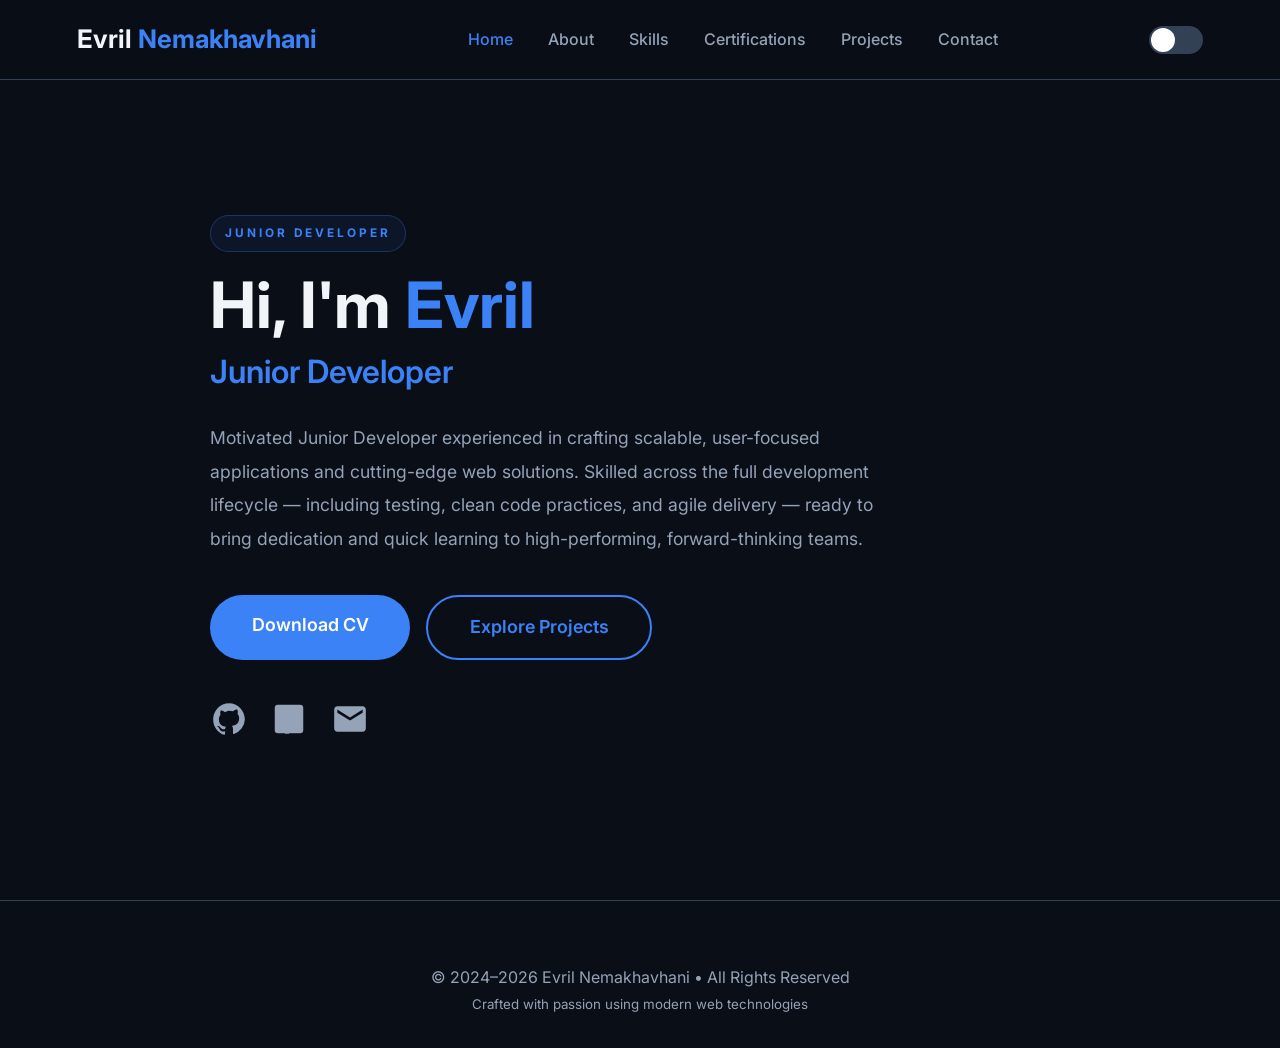
==== index.html @ 95671e2d "Initial commit: add portfolio site" ====
<!DOCTYPE html>
<html lang="en">
<head>
  <meta charset="UTF-8" />
  <meta name="viewport" content="width=device-width, initial-scale=1.0"/>
  <title>Evril Nemakhavhani | Junior Developer</title>
  <link rel="preconnect" href="https://fonts.googleapis.com">
  <link rel="preconnect" href="https://fonts.gstatic.com" crossorigin>
  <link href="https://fonts.googleapis.com/css2?family=Inter:wght@300;400;500;600;700&display=swap" rel="stylesheet"/>
  <script src="script.js" defer></script>
  <link rel="stylesheet" href="styles.css" />
</head>
<body>

  <header>
    <nav>
      <div class="logo-wrapper">
        <span class="logo-first">Evril</span>
        <span class="logo-last">Nemakhavhani</span>
      </div>

      <div class="nav-links">
        <a href="index.html" class="active">Home</a>
        <a href="about.html">About</a>
        <a href="skills.html">Skills</a>
        <a href="certifications.html">Certifications</a>
        <a href="projects.html">Projects</a>
        <a href="contact.html">Contact</a>
      </div>

      <label class="theme-toggle" for="theme-switch">
        <input type="checkbox" id="theme-switch" />
        <span class="slider"></span>
      </label>
    </nav>
  </header>

  <main>
    <section class="hero">
      <div class="hero-copy">
        <p class="eyebrow">Junior Developer</p>
        <h1>Hi, I'm <span>Evril</span></h1>
        <h2>Junior Developer</h2>

        <p class="hero-description">
          Motivated Junior Developer experienced in crafting scalable, user-focused applications
          and cutting-edge web solutions. Skilled across the full development lifecycle —
          including testing, clean code practices, and agile delivery — ready to bring dedication
          and quick learning to high-performing, forward-thinking teams.
        </p>

        <div class="hero-buttons">
          <a href="cv/CV%20(1).pdf" class="btn btn-primary" download>Download CV</a>
          <a href="projects.html" class="btn btn-outline">Explore Projects</a>
        </div>

        <div class="social-icons">
          <a href="https://github.com/Evril01" target="_blank" title="GitHub">
            <svg viewBox="0 0 24 24" fill="currentColor"><path d="M12 2C6.48 2 2 6.59 2 12.25c0 4.53 2.87 8.37 6.84 9.73.5.09.68-.22.68-.48v-1.69c-2.78.61-3.37-1.34-3.37-1.34-.46-1.16-1.11-1.47-1.11-1.47-.91-.62.07-.61.07-.61 1 .07 1.53 1.03 1.53 1.03.89 1.52 2.34 1.08 2.91.83.09-.65.35-1.09.63-1.34-2.22-.25-4.56-1.11-4.56-4.94 0-1.09.39-1.98 1.03-2.68-.1-.25-.45-1.27.1-2.65 0 0 .84-.27 2.75 1.03A9.56 9.56 0 0112 6.8c.85.004 1.71.11 2.52.33 1.91-1.3 2.75-1.03 2.75-1.03.55 1.38.2 2.4.1 2.65.64.7 1.03 1.59 1.03 2.68 0 3.84-2.34 4.69-4.57 4.94.36.31.68.92.68 1.85v2.74c0 .26.18.57.69.48A10.02 10.02 0 0022 12.25C22 6.59 17.52 2 12 2z"/></svg>
          </a>
          <a href="https://www.linkedin.com/in/murendeni-nemakhavhani-ba6a82296/" target="_blank" title="LinkedIn">
            <svg viewBox="0 0 24 24" fill="currentColor"><path d="M19 3a2 2 0 012 2v14a2 2 0 01-2 2H5a2 2 0 01-2-2V5a2 2 0 012-2h14m-3 18v-5.3c0-1.328-.027-3.037-1.852-3.037-1.853 0-2.136 1.445-2.136 2.939v5.667H9.351V9h3.414v1.561h.046c.477-.9 1.637-1.85 3.37-1.85 3.601 0 4.267 2.37 4.267 5.455v6.286zM5.337 7.433c-1.144 0-2.063-.926-2.063-2.065 0-1.138.92-2.063 2.063-2.063 1.14 0 2.064.925 2.064 2.063 0 1.139-.925 2.065-2.064 2.065zm1.782 13.019H3.555V9h3.564v11.452z"/></svg>
          </a>
          <a href="mailto:nemakhavhaimurendeni@gmail.com" title="Email">
            <svg viewBox="0 0 24 24" fill="currentColor"><path d="M20 4H4c-1.1 0-1.99.9-1.99 2L2 18c0 1.1.9 2 2 2h16c1.1 0 2-.9 2-2V6c0-1.1-.9-2-2-2zm0 4l-8 5-8-5V6l8 5 8-5v2z"/></svg>
          </a>
        </div>
      </div>

    </section>
  </main>

  <footer>
    <p>© 2024–2026 Evril Nemakhavhani • All Rights Reserved</p>
    <small>Crafted with passion using modern web technologies</small>
  </footer>


</body>
</html>
---- styles.css ----
/* ==================================================
   Global Reset & Variables
================================================== */
* {
  margin: 0;
  padding: 0;
  box-sizing: border-box;
}

:root {
  --bg: #0a0e17;
  --nav-bg: rgba(10,14,23,0.94);
  --text: #f1f5f9;
  --text-muted: #94a3b8;
  --accent: #3b82f6;
  --accent-hover: #60a5fa;
  --glow: rgba(59,130,246,0.25);
  --border: #334155;
  --card-bg: rgba(15, 23, 42, 0.72);
  --card-soft: rgba(17, 24, 39, 0.68);
  --card-strong: rgba(15, 23, 42, 0.9);
  --shadow-soft: 0 20px 60px rgba(0, 0, 0, 0.5);
}

html {
  background: var(--bg);
  opacity: 0;
  transition: opacity 0.12s ease;
}

html.theme-ready {
  opacity: 1;
}

html.light {
  --bg: #f8fafc;
  --nav-bg: rgba(248,250,252,0.94);
  --text: #0f172a;
  --text-muted: #475569;
  --accent: #2563eb;
  --accent-hover: #3b82f6;
  --glow: rgba(37,99,235,0.18);
  --border: #dbe4f0;
  --card-bg: rgba(255, 255, 255, 0.8);
  --card-soft: rgba(255, 255, 255, 0.9);
  --card-strong: rgba(255, 255, 255, 0.96);
  --shadow-soft: 0 18px 45px rgba(15, 23, 42, 0.08);
}

/* ==================================================
   Base
================================================== */
body {
  font-family: 'Inter', system-ui, sans-serif;
  background: var(--bg);
  color: var(--text);
  min-height: 100vh;
  line-height: 1.6;
}

/* ==================================================
   Navigation
================================================== */
header nav {
  position: fixed;
  top: 0; left: 0; right: 0;
  height: 80px;
  background: var(--nav-bg);
  backdrop-filter: blur(12px);
  border-bottom: 1px solid var(--border);
  z-index: 1000;
  display: flex;
  align-items: center;
  justify-content: space-between;
  padding: 0 6%;
}

.logo-wrapper {
  font-size: 1.6rem;
  font-weight: 700;
}

.logo-first {
  color: var(--text); /* white in dark mode */
}

.logo-last {
  color: var(--accent); /* blue */
}

.nav-links {
  display: flex;
  gap: 2.2rem;
}

.nav-links a {
  color: var(--text-muted);
  text-decoration: none;
  font-weight: 500;
  transition: color 0.3s ease;
}

.nav-links a:hover,
.nav-links a.active {
  color: var(--accent);
}

/* Theme Toggle */
.theme-toggle {
  position: relative;
  width: 54px;
  height: 28px;
}

.theme-toggle input {
  opacity: 0;
  width: 0;
  height: 0;
}

.slider {
  position: absolute;
  cursor: pointer;
  top: 0;
  left: 0;
  right: 0;
  bottom: 0;
  background-color: var(--border);
  transition: .4s;
  border-radius: 28px;
}

.slider:before {
  position: absolute;
  content: "";
  height: 24px;
  width: 24px;
  left: 2px;
  bottom: 2px;
  background-color: white;
  transition: .4s;
  border-radius: 50%;
}

input:checked + .slider {
  background-color: var(--accent);
}

input:checked + .slider:before {
  transform: translateX(26px);
}

/* ==================================================
   Hero / Home
================================================== */
.hero {
  min-height: 100vh;
  display: flex;
  align-items: center;
  justify-content: center;
  padding: 120px 6% 60px;
  max-width: 1200px;
  margin: 0 auto;
}

.hero-copy {
  width: 100%;
  max-width: 860px;
  text-align: left;
}

.eyebrow {
  display: inline-block;
  font-size: 0.74rem;
  letter-spacing: 0.18rem;
  text-transform: uppercase;
  color: var(--accent);
  font-weight: 700;
  margin-bottom: 1.2rem;
  padding: 0.5rem 0.9rem;
  border: 1px solid rgba(59, 130, 246, 0.28);
  border-radius: 999px;
  background: rgba(59,130,246,0.08);
}

.hero-copy h1 {
  font-size: clamp(3rem, 5vw, 5rem);
  margin-bottom: 0.5rem;
  line-height: 1.05;
}

.hero-copy h1 span {
  color: var(--accent);
}

.hero-copy h2 {
  font-size: clamp(1.8rem, 2.5vw, 2.8rem);
  color: var(--accent);
  margin-bottom: 1.5rem;
  font-weight: 600;
}

.hero-description {
  font-size: 1.1rem;
  color: var(--text-muted);
  line-height: 1.9;
  margin-bottom: 2.5rem;
  max-width: 680px;
}

.hero-visual {
  display: flex;
  justify-content: center;
}

.hero-card {
  position: relative;
  display: flex;
  align-items: center;
  justify-content: center;
  width: min(100%, 420px);
  min-height: 470px;
  border-radius: 32px;
  background: linear-gradient(135deg, rgba(59,130,246,0.15), rgba(15,23,42,0.58));
  border: 1px solid rgba(148, 163, 184, 0.18);
  box-shadow: var(--shadow-soft);
  overflow: hidden;
}

.hero-card::before {
  content: "";
  position: absolute;
  inset: 20px;
  border: 1px solid rgba(255,255,255,0.08);
  border-radius: 26px;
}

.hero-img {
  width: 265px;
  height: 265px;
  border-radius: 50%;
  border: 5px solid rgba(255,255,255,0.2);
  box-shadow: 0 0 40px var(--glow);
  object-fit: cover;
  background: rgba(15,23,42,0.18);
  position: relative;
  z-index: 1;
}

.status-pill {
  position: absolute;
  bottom: 28px;
  left: 50%;
  transform: translateX(-50%);
  background: rgba(15, 23, 42, 0.72);
  border: 1px solid rgba(148, 163, 184, 0.18);
  color: var(--text);
  padding: 0.7rem 1.1rem;
  border-radius: 999px;
  font-size: 0.82rem;
  letter-spacing: 0.08rem;
  text-transform: uppercase;
  font-weight: 700;
  z-index: 2;
}

.hero-buttons {
  display: flex;
  justify-content: flex-start;
  gap: 1rem;
  flex-wrap: wrap;
}

.hero-buttons {
  display: flex;
  justify-content: flex-start;
  gap: 1rem;
  flex-wrap: wrap;
}

.btn {
  padding: 1rem 2.2rem;
  border-radius: 50px;
  font-weight: 600;
  text-decoration: none;
  transition: all 0.3s ease;
  font-size: 1.06rem;
}

.btn-primary {
  background: var(--accent);
  color: white;
}

.btn-primary:hover {
  background: var(--accent-hover);
  transform: translateY(-4px);
  box-shadow: 0 15px 40px var(--glow);
}

.btn-outline {
  border: 2px solid var(--accent);
  color: var(--accent);
}

.btn-outline:hover {
  background: var(--accent);
  color: white;
  transform: translateY(-4px);
}

.social-icons {
  display: flex;
  justify-content: flex-start;
  gap: 1.4rem;
  margin-top: 2.5rem;
}

.social-icons a {
  color: var(--text-muted);
  transition: color 0.3s, transform 0.3s;
}

.social-icons a:hover {
  color: var(--accent);
  transform: translateY(-4px);
}

.social-icons svg {
  width: 38px;
  height: 38px;
}

/* ==================================================
   Shared Page Layout
================================================== */
.page-shell {
  max-width: 1200px;
  margin: 0 auto;
}

.section-heading {
  text-align: center;
  margin-bottom: 3rem;
}

.section-heading h1 {
  font-size: clamp(2.6rem, 4vw, 4rem);
  line-height: 1.1;
  margin-bottom: 0.8rem;
}

.section-heading h1 span {
  color: var(--accent);
}

.section-intro {
  max-width: 780px;
  margin: 0 auto;
  font-size: 1.08rem;
  color: var(--text-muted);
  line-height: 1.8;
}

/* ==================================================
   Footer
================================================== */
footer {
  text-align: center;
  padding: 4rem 6% 2rem;
  color: var(--text-muted);
  border-top: 1px solid var(--border);
}

/* Responsive */
@media (max-width: 900px) {
  .hero {
    grid-template-columns: 1fr;
    text-align: center;
    padding-top: 110px;
  }

  .hero-copy {
    text-align: center;
  }

  .hero-buttons,
  .social-icons {
    justify-content: center;
  }
}

@media (max-width: 768px) {
  .hero {
    padding: 100px 5% 60px;
  }

  .hero-card {
    min-height: 360px;
  }

  .hero-img {
    width: 180px;
    height: 180px;
  }

  .hero-buttons {
    flex-direction: column;
    gap: 1rem;
  }
}

/* ─── About Page – Boxed Text Style (matches index colors) ─── */
.about-section {
  min-height: 100vh;
  display: flex;
  align-items: center;
  justify-content: center;
  padding: 140px 6% 100px;
}

.about-card {
  background: var(--card-bg);
  backdrop-filter: blur(16px);
  -webkit-backdrop-filter: blur(16px);
  border: 1px solid rgba(59, 130, 246, 0.18);
  border-radius: 24px;
  padding: 5rem 6rem;
  max-width: 980px;
  width: 100%;
  box-shadow: var(--shadow-soft);
  text-align: center;
  transition: transform 0.4s ease, box-shadow 0.4s ease;
}

.about-card:hover {
  transform: translateY(-8px);
  box-shadow: 0 30px 80px rgba(59, 130, 246, 0.18);
}

.profile-wrapper {
  width: 220px;
  height: 220px;
  margin: 0 auto 2.5rem;
}

.profile-img {
  width: 100%;
  height: 100%;
  border-radius: 50%;
  border: 5px solid var(--accent);
  box-shadow: 0 0 45px var(--glow);
  object-fit: cover;
}

.about-card h1 {
  font-size: 3.8rem;
  margin-bottom: 1.8rem;
  line-height: 1.05;
}

.about-card h1 span {
  color: var(--accent);
}

.about-lead {
  font-size: 1.38rem;
  font-weight: 500;
  color: var(--text);
  margin-bottom: 1.6rem;
}

.about-text {
  font-size: 1.22rem;
  color: var(--text-muted);
  line-height: 1.85;
  margin-bottom: 1.8rem;
}

.btn-cv {
  display: inline-block;
  background: var(--accent);
  color: white;
  padding: 1rem 2.6rem;
  border-radius: 50px;
  font-weight: 600;
  font-size: 1.12rem;
  text-decoration: none;
  margin-top: 2.5rem;
  transition: all 0.35s ease;
}

.btn-cv:hover {
  background: var(--accent-hover);
  transform: translateY(-4px);
  box-shadow: 0 18px 45px var(--glow);
}

/* Responsive – box stays centered */
@media (max-width: 900px) {
  .about-card {
    padding: 4rem 3.5rem;
  }

  .about-card h1 {
    font-size: 3.2rem;
  }

  .profile-wrapper {
    width: 190px;
    height: 190px;
  }
}

@media (max-width: 640px) {
  .about-section {
    padding: 120px 5% 80px;
  }

  .about-card {
    padding: 3.5rem 2.5rem;
  }

  .about-card h1 {
    font-size: 2.8rem;
  }

  .btn-cv {
    padding: 0.9rem 2.2rem;
    font-size: 1rem;
  }
}

/* ==================================================
   Skills Page
================================================== */
.skills-section {
  padding: 140px 8% 120px;
  min-height: 100vh;
  text-align: center;
}

.skills-section h1 {
  font-size: 4rem;
  margin-bottom: 4rem;
  line-height: 1.1;
}

.skills-section h1 span {
  color: var(--accent);
}

.skills-grid {
  display: grid;
  grid-template-columns: repeat(auto-fit, minmax(340px, 1fr));
  gap: 2.5rem;
  max-width: 1300px;
  margin: 0 auto;
}

.skill-card {
  background: var(--card-soft);
  backdrop-filter: blur(12px);
  border: 1px solid rgba(59, 130, 246, 0.18);
  border-radius: 16px;
  padding: 3rem 2.5rem;
  transition: all 0.35s ease;
  position: relative;
  overflow: hidden;
}

.skill-card:hover {
  transform: translateY(-12px);
  box-shadow: 0 25px 60px rgba(59, 130, 246, 0.18);
  border-color: var(--accent);
}

.skill-icon {
  font-size: 3.8rem;
  color: var(--accent);
  margin-bottom: 1.8rem;
  line-height: 1;
}

.skill-card h3 {
  font-size: 1.85rem;
  margin-bottom: 1.4rem;
  color: var(--text);
}

.skill-card p {
  font-size: 1.1rem;
  color: var(--text-muted);
  line-height: 1.75;
}

/* Responsive */
@media (max-width: 1100px) {
  .skills-section {
    padding: 120px 6% 100px;
  }

  .skills-section h1 {
    font-size: 3.4rem;
  }
}

@media (max-width: 640px) {
  .skills-section {
    padding: 100px 5% 80px;
  }

  .skill-card {
    padding: 2.5rem 1.8rem;
  }

  .skill-icon {
    font-size: 3.2rem;
  }

  .skill-card h3 {
    font-size: 1.65rem;
  }
}

/* ─── Certifications Page ─── */
.certifications-section {
  padding: 140px 6% 100px;
  min-height: calc(100vh - 80px);
  text-align: center;
}

.certifications-section h1 {
  font-size: 4rem;
  margin-bottom: 4rem;
  line-height: 1;
}

.certifications-section h1 span {
  color: var(--accent);
}

.cert-grid {
  display: grid;
  grid-template-columns: repeat(auto-fit, minmax(360px, 1fr));
  gap: 2.5rem;
  max-width: 1400px;
  margin: 0 auto;
}

.cert-card {
  background: var(--card-soft);
  border: 1px solid rgba(59, 130, 246, 0.18);
  border-radius: 16px;
  padding: 2.5rem;
  text-align: left;
  transition: all 0.35s ease;
  box-shadow: 0 10px 30px rgba(15, 23, 42, 0.08);
}

.cert-card:hover {
  transform: translateY(-12px);
  box-shadow: 0 25px 60px rgba(59, 130, 246, 0.18);
  border-color: var(--accent);
}

.cert-icon {
  font-size: 3.5rem;
  margin-bottom: 1.5rem;
  color: var(--accent);
}

.cert-card h3 {
  font-size: 1.65rem;
  margin-bottom: 1rem;
  color: var(--text);
}

.cert-institution {
  font-size: 1.05rem;
  color: var(--text-muted);
  margin-bottom: 1.2rem;
  font-style: italic;
}

.cert-card p {
  font-size: 1.05rem;
  color: var(--text-muted);
  line-height: 1.7;
  margin-bottom: 1.5rem;
}

.cert-badge {
  background: rgba(34, 197, 94, 0.15);
  color: #86efac;
  padding: 0.5rem 1rem;
  border-radius: 50px;
  font-size: 0.95rem;
  font-weight: 500;
  display: inline-block;
  margin-bottom: 1.5rem;
}

.btn-cert {
  display: inline-block;
  background: var(--accent);
  color: white;
  padding: 0.9rem 2rem;
  border-radius: 50px;
  font-weight: 600;
  text-decoration: none;
  transition: all 0.3s ease;
}

.btn-cert:hover {
  background: var(--accent-hover);
  transform: translateY(-3px);
  box-shadow: 0 12px 30px var(--glow);
}

.cert-tags {
  display: flex;
  flex-wrap: wrap;
  gap: 0.8rem;
  margin-top: 1rem;
}

.cert-tags span {
  background: rgba(59, 130, 246, 0.15);
  color: var(--accent);
  padding: 0.5rem 1rem;
  border-radius: 50px;
  font-size: 0.95rem;
}

/* Responsive */
@media (max-width: 1100px) {
  .certifications-section h1 {
    font-size: 3.5rem;
  }
}

@media (max-width: 768px) {
  .certifications-section {
    padding: 120px 5% 80px;
  }

  .cert-grid {
    grid-template-columns: 1fr;
  }
}



/* ─── Projects Page ─── */
.projects-hero {
  padding: 140px 6% 100px;
  min-height: calc(100vh - 80px);
  text-align: center;
}

.projects-hero .back-home {
  position: absolute;
  top: 100px;
  right: 6%;
  background: var(--accent);
  color: white;
  padding: 0.8rem 1.8rem;
  border-radius: 50px;
  font-weight: 600;
  text-decoration: none;
  transition: all 0.3s ease;
}

.projects-hero .back-home:hover {
  background: var(--accent-hover);
  transform: translateY(-3px);
}

.projects-hero h1 {
  font-size: 4rem;
  margin-bottom: 1.5rem;
}

.projects-hero h1 span {
  color: var(--accent);
}

.projects-subtitle {
  font-size: 1.25rem;
  color: var(--text-muted);
  margin-bottom: 4rem;
  line-height: 1.7;
  max-width: 800px;
  margin-left: auto;
  margin-right: auto;
}

.projects-stats {
  display: flex;
  justify-content: center;
  gap: 5rem;
  margin-bottom: 5rem;
  flex-wrap: wrap;
}

.stat-item {
  text-align: center;
}

.stat-number {
  font-size: 3rem;
  font-weight: 700;
  color: var(--accent);
  display: block;
}

.stat-label {
  font-size: 1.1rem;
  color: var(--text-muted);
}

.featured-projects h2 {
  font-size: 2.8rem;
  margin-bottom: 3rem;
  color: var(--text);
}

.project-grid {
  display: grid;
  grid-template-columns: repeat(auto-fit, minmax(360px, 1fr));
  gap: 2.5rem;
}

.project-card {
  border-radius: 16px;
  overflow: hidden;
  box-shadow: 0 15px 40px rgba(0,0,0,0.5);
  transition: all 0.4s ease;
  text-align: left;
  color: white;
}

.project-card:hover {
  transform: translateY(-12px);
  box-shadow: 0 30px 80px rgba(59,130,246,0.25);
}

.project-preview {
  height: 220px;
  overflow: hidden;
}

.project-preview img {
  width: 100%;
  height: 100%;
  object-fit: cover;
  transition: transform 0.5s ease;
}

.project-card:hover .project-preview img {
  transform: scale(1.08);
}

.project-card h3 {
  font-size: 1.6rem;
  padding: 1.5rem 1.5rem 0.8rem;
}

.project-card p {
  padding: 0 1.5rem 1.5rem;
  font-size: 1.05rem;
  opacity: 0.9;
  line-height: 1.6;
}

.project-tags {
  display: flex;
  flex-wrap: wrap;
  gap: 0.6rem;
  padding: 0 1.5rem 1.5rem;
}

.project-tags span {
  background: rgba(255,255,255,0.15);
  padding: 0.4rem 1rem;
  border-radius: 50px;
  font-size: 0.9rem;
}

.project-actions {
  padding: 0 1.5rem 1.5rem;
  display: flex;
  gap: 1rem;
}

.btn-project {
  flex: 1;
  background: rgba(255,255,255,0.15);
  color: white;
  padding: 0.8rem;
  border-radius: 50px;
  text-align: center;
  text-decoration: none;
  font-weight: 600;
  transition: all 0.3s;
}

.btn-project:hover {
  background: rgba(255,255,255,0.3);
}

.btn-project.secondary {
  background: var(--accent);
}

.btn-project.secondary:hover {
  background: var(--accent-hover);
}

/* Responsive */
@media (max-width: 1100px) {
  .projects-hero h1 {
    font-size: 3.5rem;
  }
}

@media (max-width: 768px) {
  .projects-hero {
    padding: 120px 5% 80px;
  }

  .project-grid {
    grid-template-columns: 1fr;
  }

  .back-home {
    position: static;
    display: block;
    margin: 2rem auto;
    width: fit-content;
  }
}


/* ─── Theme-safe readability polish ─── */
.about-text,
.hero-description,
.skill-card p,
.cert-card p,
.cert-institution,
.projects-subtitle,
.project-card p,
.contact-card p,
.contact-item p,
.contact-form label,
.contact-form input,
.contact-form textarea {
  color: var(--text-muted);
}

.about-lead,
.skill-card h3,
.cert-card h3,
.about-card h1,
.certifications-section h1,
.skills-section h1,
.projects-hero h1,
.featured-projects h2,
.project-card h3,
.contact-page h1,
.contact-card h2,
.contact-item h3 {
  color: var(--text);
}

.cert-badge {
  color: #166534;
}

.cert-tags span {
  color: var(--accent);
}

html.light .cert-badge {
  color: #166534;
}

html.light .project-card {
  box-shadow: 0 18px 45px rgba(15, 23, 42, 0.12);
}

html.light .about-card,
html.light .skill-card,
html.light .cert-card,
html.light .contact-card,
html.light .contact-form {
  border-color: rgba(37, 99, 235, 0.12);
}

html.light .nav-links a,
html.light .social-icons a,
html.light footer,
html.light .hero-description,
html.light .about-text,
html.light .skill-card p,
html.light .cert-card p,
html.light .cert-institution,
html.light .projects-subtitle,
html.light .project-card p,
html.light .contact-card p,
html.light .contact-item p,
html.light .contact-form label {
  color: var(--text-muted);
}

html.light .about-lead,
html.light .skill-card h3,
html.light .cert-card h3,
html.light .projects-hero h1,
html.light .featured-projects h2,
html.light .project-card h3,
html.light .contact-page h1,
html.light .contact-card h2,
html.light .contact-item h3 {
  color: var(--text);
}

/* Contact page */
.contact-page {
  padding: 140px 6% 100px;
  min-height: calc(100vh - 80px);
}

.contact-wrap {
  max-width: 1200px;
  margin: 0 auto;
  display: grid;
  grid-template-columns: 0.95fr 1.05fr;
  gap: 2rem;
}

.contact-card,
.contact-form {
  background: var(--card-soft);
  border: 1px solid rgba(59, 130, 246, 0.18);
  border-radius: 20px;
  padding: 2.5rem;
  box-shadow: var(--shadow-soft);
}

.contact-card h2,
.contact-form h2 {
  font-size: 2rem;
  margin-bottom: 1rem;
}

.contact-list {
  display: grid;
  gap: 1.25rem;
  margin-top: 2rem;
}

.contact-item {
  display: flex;
  gap: 1rem;
  align-items: flex-start;
  padding: 1rem 1.2rem;
  border-radius: 14px;
  background: rgba(148, 163, 184, 0.05);
  border: 1px solid rgba(148, 163, 184, 0.12);
}

.contact-icon {
  width: 46px;
  height: 46px;
  border-radius: 12px;
  display: grid;
  place-items: center;
  background: rgba(59, 130, 246, 0.12);
  color: var(--accent);
  font-size: 1.2rem;
}

.contact-item h3 {
  margin-bottom: 0.35rem;
  font-size: 1.05rem;
}

.contact-item a {
  color: var(--accent);
  text-decoration: none;
}

.contact-form {
  display: grid;
  gap: 1rem;
}

.contact-form label {
  display: grid;
  gap: 0.45rem;
  font-weight: 600;
}

.contact-form input,
.contact-form textarea {
  width: 100%;
  border: 1px solid var(--border);
  border-radius: 12px;
  background: rgba(15, 23, 42, 0.15);
  padding: 0.9rem 1rem;
  color: var(--text);
  font: inherit;
}

.contact-form textarea {
  min-height: 140px;
  resize: vertical;
}

.contact-button {
  margin-top: 0.5rem;
  border: none;
  background: var(--accent);
  color: white;
  border-radius: 50px;
  padding: 1rem 1.6rem;
  font-weight: 700;
  cursor: pointer;
  transition: all 0.3s ease;
}

.contact-button:hover {
  background: var(--accent-hover);
  transform: translateY(-2px);
}

@media (max-width: 900px) {
  .contact-wrap {
    grid-template-columns: 1fr;
  }
}

@media (max-width: 640px) {
  .contact-page {
    padding: 120px 5% 80px;
  }

  .contact-card,
  .contact-form {
    padding: 1.7rem 1.2rem;
  }
}

/* Optional small icon/emoji at top */
.hero-icon {
  font-size: 4.5rem;
  margin-bottom: 2rem;
  color: var(--accent);
  line-height: 1;
}

/* Make buttons match cert card button style */
.hero-buttons .btn-primary {
  background: var(--accent);
  color: white;
  padding: 1rem 2.6rem;
  border-radius: 50px;
  font-weight: 600;
  font-size: 1.12rem;
}

.hero-buttons .btn-outline {
  border: 2px solid var(--accent);
  color: var(--accent);
  padding: 1rem 2.6rem;
  border-radius: 50px;
  font-weight: 600;
  font-size: 1.12rem;
}

/* Hover effects consistent with other cards */
.hero-buttons .btn:hover {
  transform: translateY(-4px);
  box-shadow: 0 18px 45px var(--glow);
}

/* Responsive adjustments – same breakpoints as certifications/about */
@media (max-width: 900px) {
  .hero-card {
    padding: 3.5rem 3rem;
  }

  .hero-card h1 {
    font-size: 3.2rem;
  }
}

@media (max-width: 640px) {
  .hero {
    padding: 120px 5% 80px;
  }

  .hero-card {
    padding: 3rem 1.8rem;
  }

  .hero-card h1 {
    font-size: 2.8rem;
  }

  .hero-card h2 {
    font-size: 2rem;
  }

  .hero-buttons {
    flex-direction: column;
    gap: 1rem;
  }
}
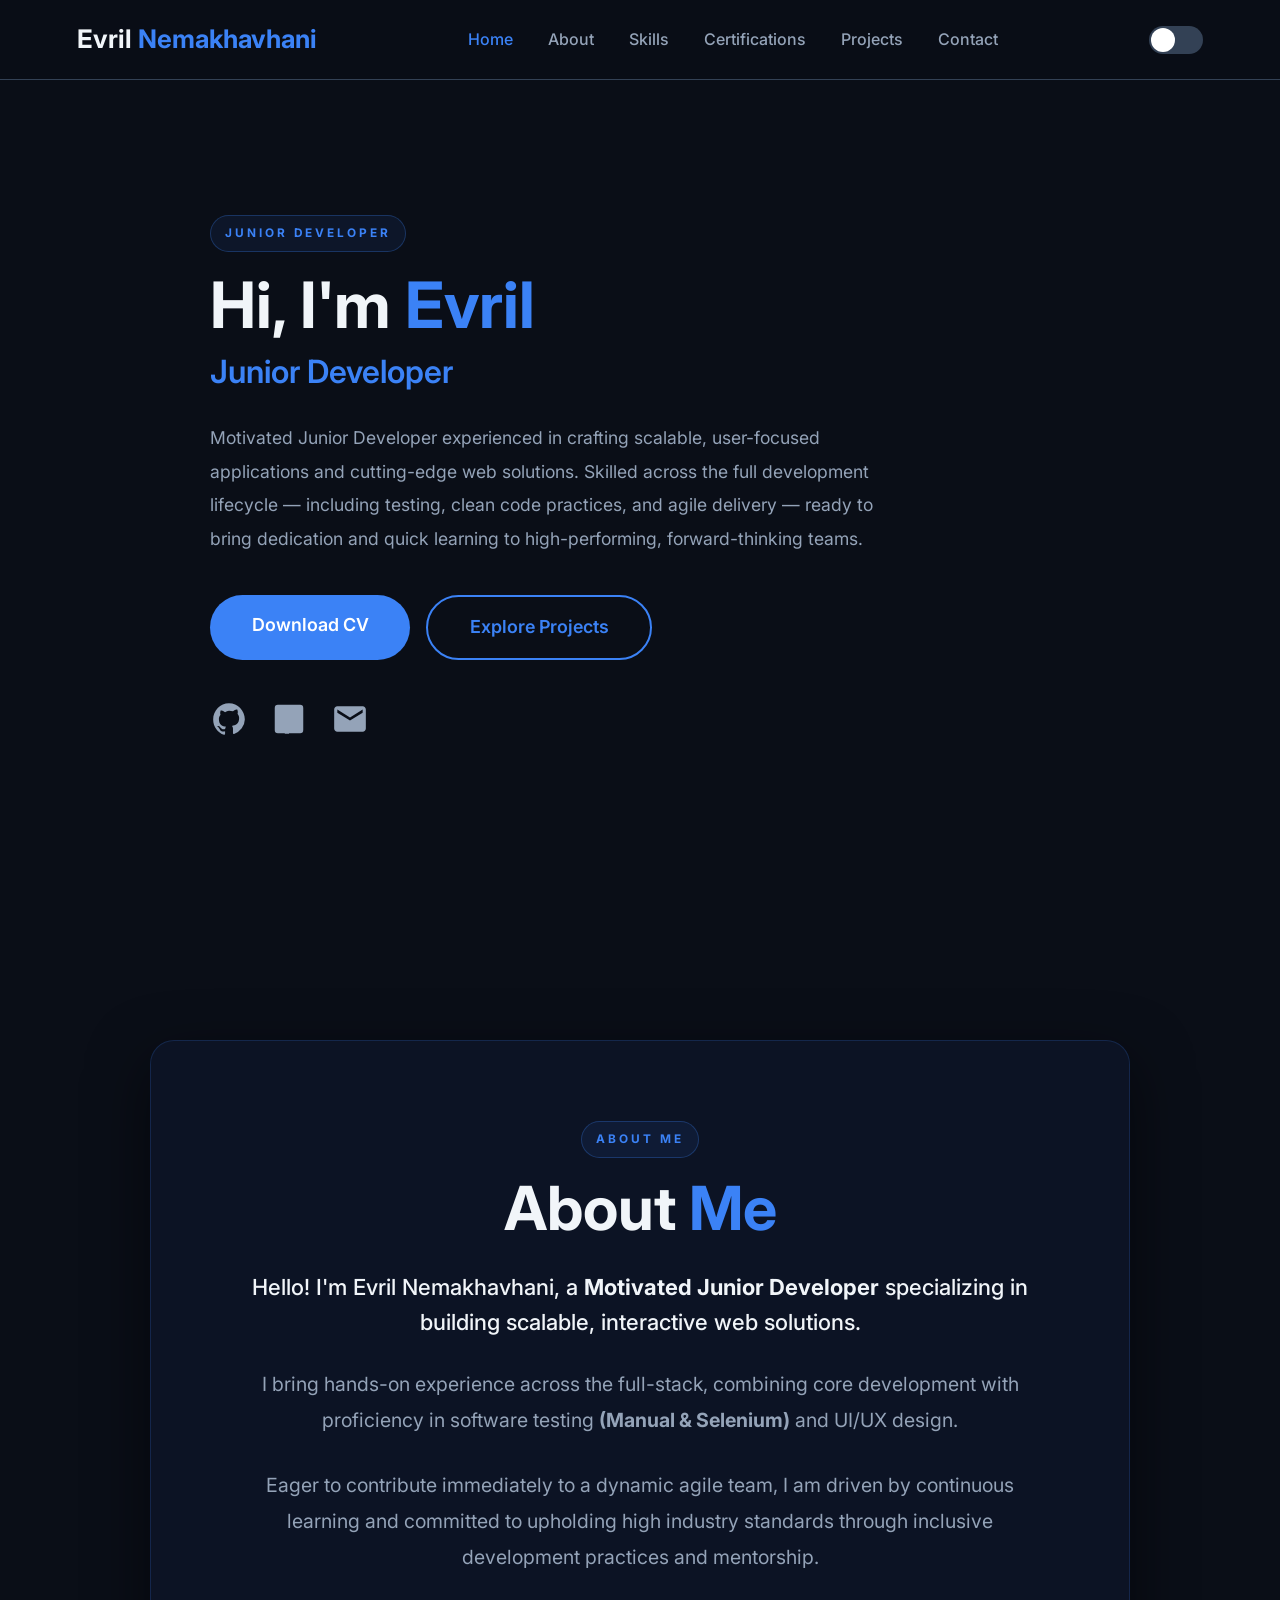
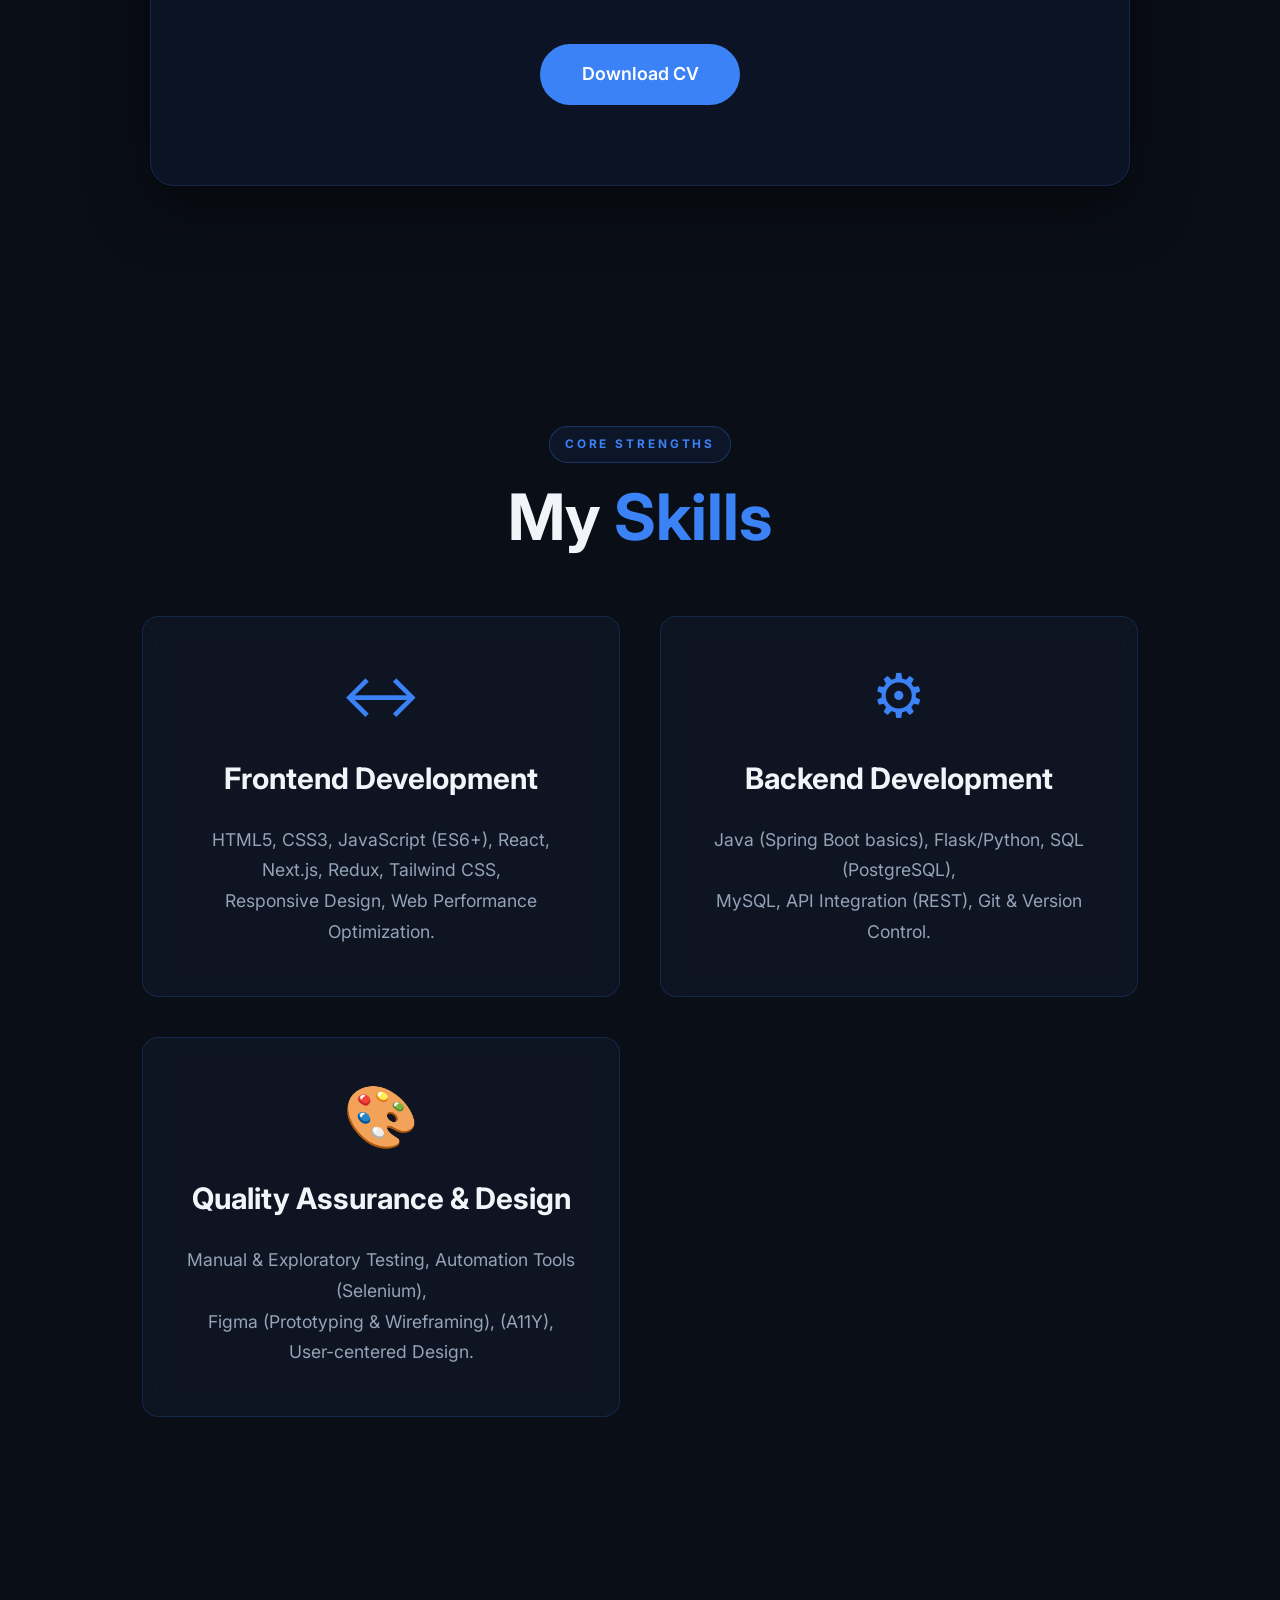
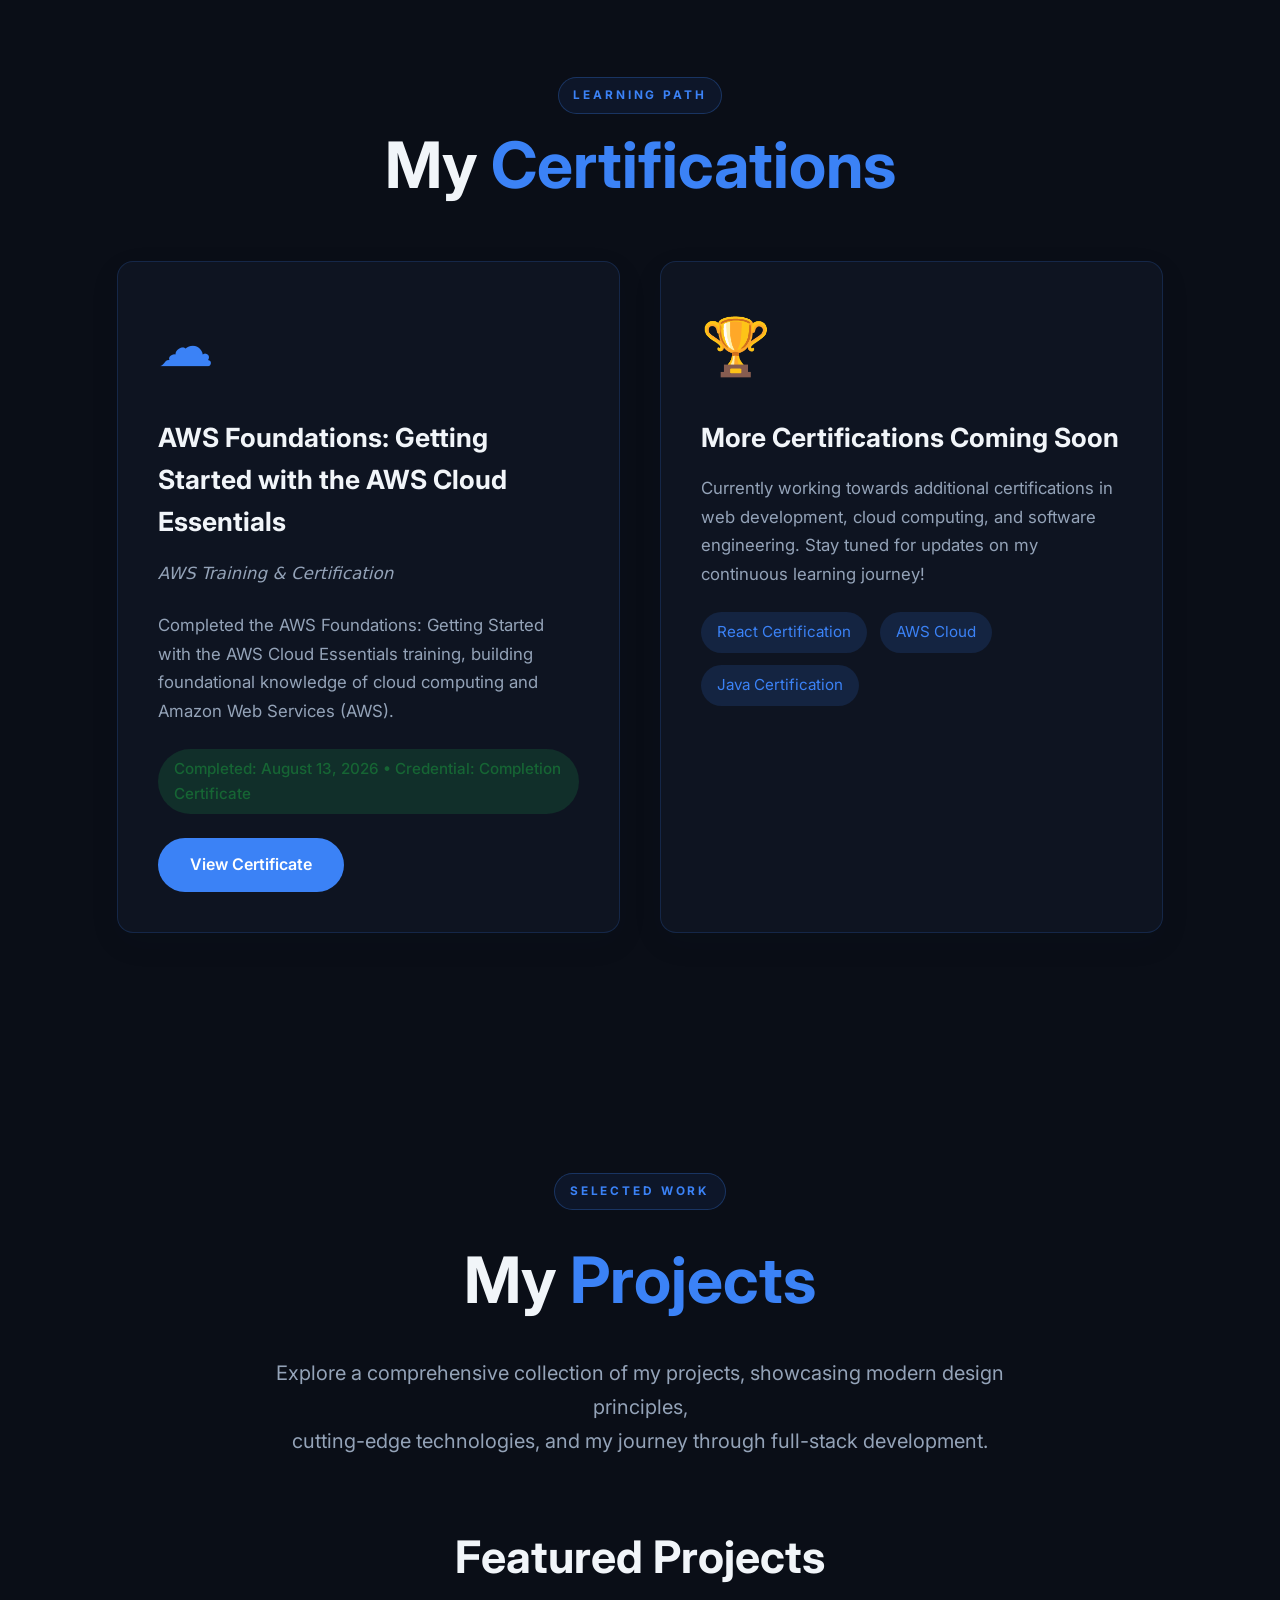
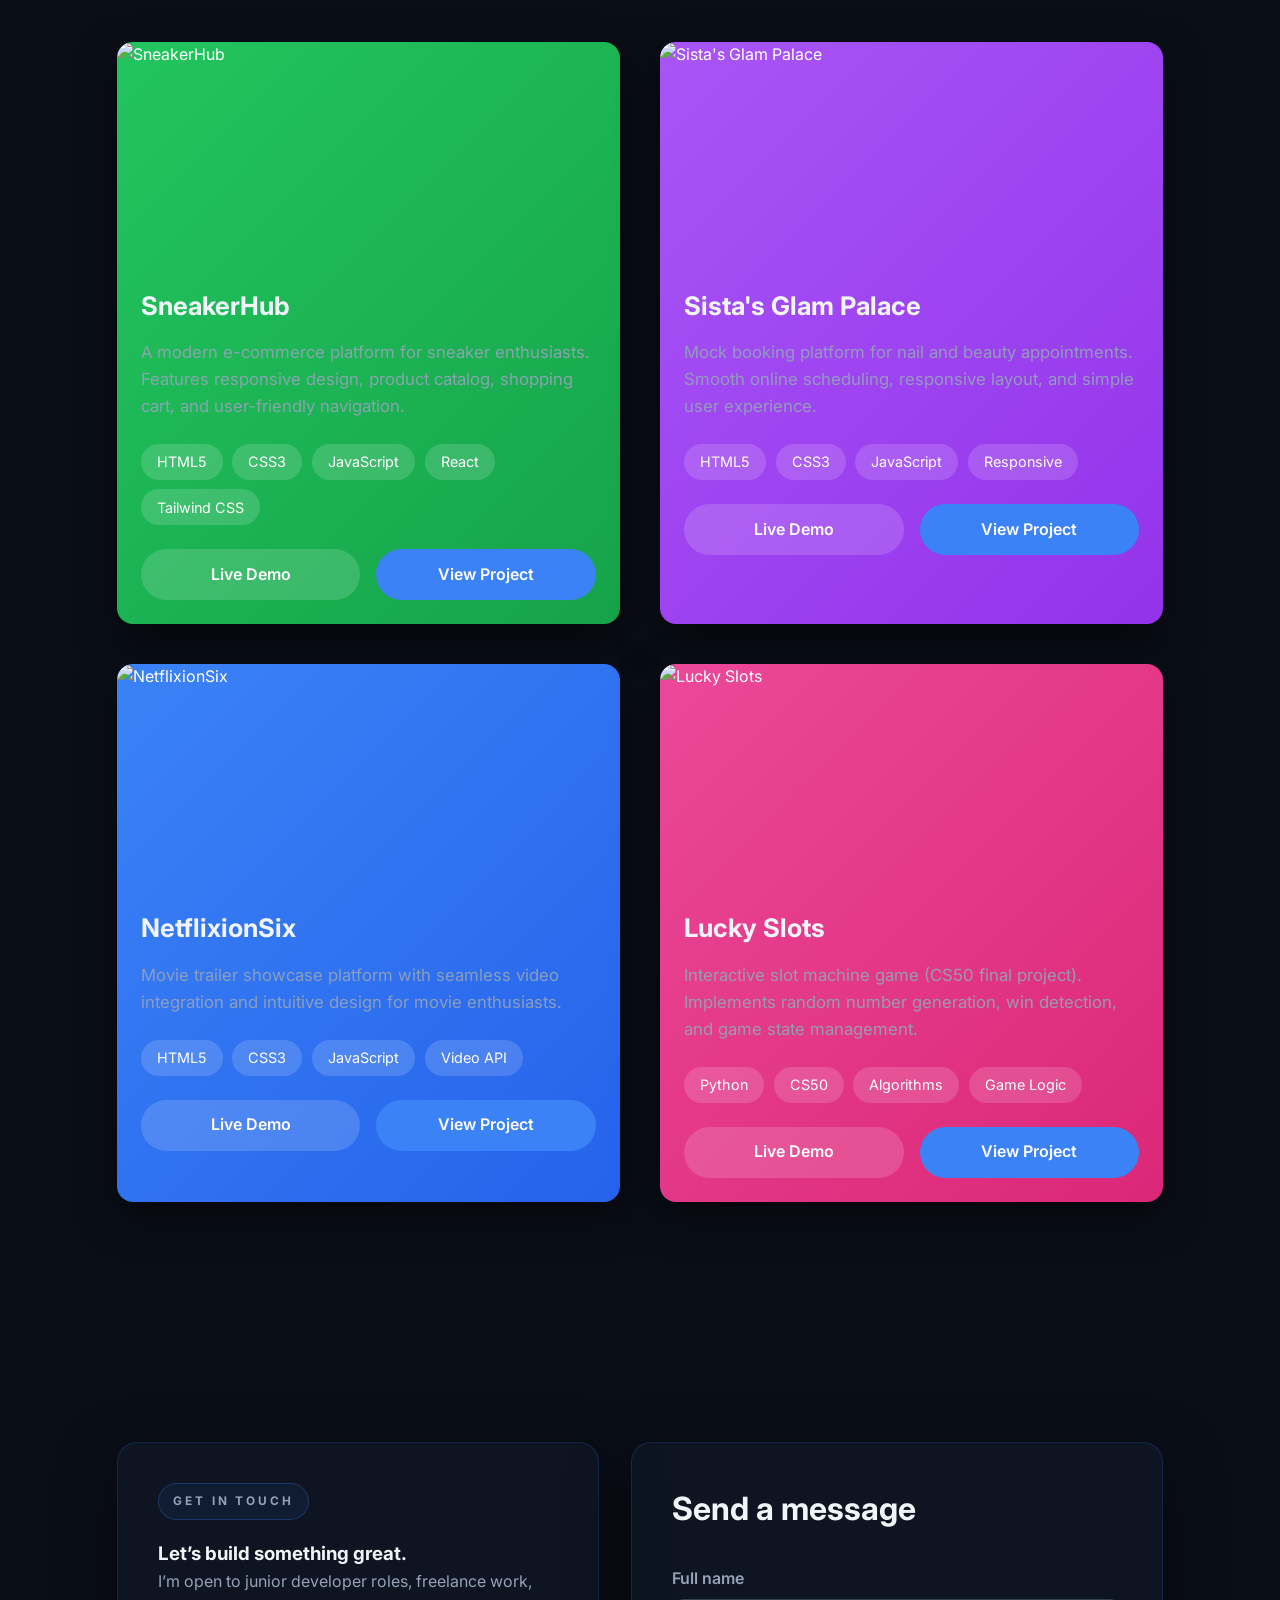
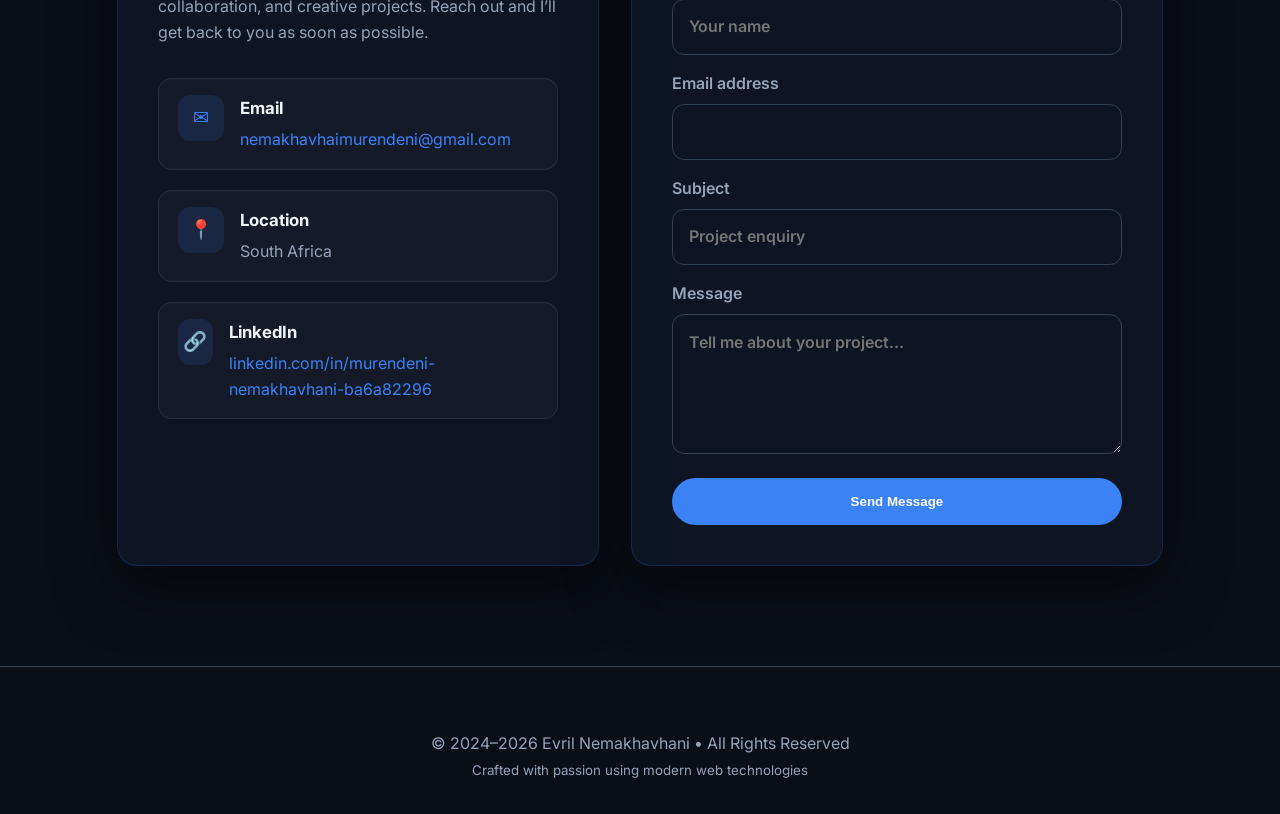
==== commit 88e8e305: "Update: add in-page anchors and smooth scrolling" ====
--- a/index.html
+++ b/index.html
@@ -21,12 +21,25 @@
       </div>
 
       <div class="nav-links">
-        <a href="index.html" class="active">Home</a>
-        <a href="about.html">About</a>
-        <a href="skills.html">Skills</a>
-        <a href="certifications.html">Certifications</a>
-        <a href="projects.html">Projects</a>
-        <a href="contact.html">Contact</a>
+        <a href="#home" class="active">Home</a>
+        <a href="#about">About</a>
+        <a href="#skills">Skills</a>
+        <a href="#certifications">Certifications</a>
+        <a href="#projects">Projects</a>
+        <a href="#contact">Contact</a>
+      </div>
+
+      <button id="nav-toggle" class="nav-toggle" aria-controls="primary-navigation" aria-expanded="false" aria-label="Toggle navigation">
+        <span class="hamburger"></span>
+      </button>
+
+      <div class="mobile-menu" id="primary-navigation" aria-hidden="true">
+        <a href="#home" class="active">Home</a>
+        <a href="#about">About</a>
+        <a href="#skills">Skills</a>
+        <a href="#certifications">Certifications</a>
+        <a href="#projects">Projects</a>
+        <a href="#contact">Contact</a>
       </div>
 
       <label class="theme-toggle" for="theme-switch">
@@ -37,7 +50,7 @@
   </header>
 
   <main>
-    <section class="hero">
+    <section id="home" class="hero">
       <div class="hero-copy">
         <p class="eyebrow">Junior Developer</p>
         <h1>Hi, I'm <span>Evril</span></h1>
@@ -52,7 +65,7 @@
 
         <div class="hero-buttons">
           <a href="cv/CV%20(1).pdf" class="btn btn-primary" download>Download CV</a>
-          <a href="projects.html" class="btn btn-outline">Explore Projects</a>
+            <a href="#projects" class="btn btn-outline">Explore Projects</a>
         </div>
 
         <div class="social-icons">
@@ -69,6 +82,258 @@
       </div>
 
     </section>
+
+    <section id="about" class="about-section page-shell">
+      <div class="about-card">
+        <p class="eyebrow">About me</p>
+        <h1>About <span>Me</span></h1>
+
+        <p class="about-lead">
+          Hello! I'm Evril Nemakhavhani, a <strong>Motivated Junior Developer</strong> specializing in
+          building scalable, interactive web solutions.
+        </p>
+
+        <p class="about-text">
+          I bring hands-on experience across the full-stack, combining core development with proficiency in
+          software testing <strong>(Manual & Selenium)</strong> and UI/UX design.
+        </p>
+
+        <p class="about-text">
+          Eager to contribute immediately to a dynamic agile team, I am driven by continuous learning and
+          committed to upholding high industry standards through inclusive development practices and mentorship.
+        </p>
+
+        <a href="./cv/CV%20(1).pdf" class="btn-cv" download>Download CV</a>
+      </div>
+    </section>
+
+    <section id="skills" class="skills-section page-shell">
+      <p class="eyebrow">Core strengths</p>
+      <h1>My <span>Skills</span></h1>
+
+      <div class="skills-grid">
+        <div class="skill-card">
+          <div class="skill-icon">↔</div>
+          <h3>Frontend Development</h3>
+          <p>
+            HTML5, CSS3, JavaScript (ES6+), React, Next.js, Redux, Tailwind CSS,<br>
+            Responsive Design, Web Performance Optimization.
+          </p>
+        </div>
+
+        <div class="skill-card">
+          <div class="skill-icon">⚙</div>
+          <h3>Backend Development</h3>
+          <p>
+            Java (Spring Boot basics), Flask/Python, SQL (PostgreSQL),<br>
+            MySQL, API Integration (REST), Git & Version Control.
+          </p>
+        </div>
+
+        <div class="skill-card">
+          <div class="skill-icon">🎨</div>
+          <h3>Quality Assurance & Design</h3>
+          <p>
+            Manual & Exploratory Testing, Automation Tools (Selenium),<br>
+            Figma (Prototyping & Wireframing), (A11Y), User-centered Design.
+          </p>
+        </div>
+      </div>
+    </section>
+
+    <section id="certifications" class="certifications-section page-shell">
+      <p class="eyebrow">Learning path</p>
+      <h1>My <span>Certifications</span></h1>
+
+      <div class="cert-grid">
+        <div class="cert-card">
+          <div class="cert-icon">☁️</div>
+          <h3>AWS Foundations: Getting Started with the AWS Cloud Essentials</h3>
+          <p class="cert-institution">AWS Training & Certification</p>
+          <p>
+            Completed the AWS Foundations: Getting Started with the AWS Cloud Essentials training, building foundational knowledge of cloud computing and Amazon Web Services (AWS).
+          </p>
+          <div class="cert-badge">Completed: August 13, 2026 • Credential: Completion Certificate</div>
+          <a href="certs/aws-foundations.pdf" class="btn-cert" target="_blank" rel="noopener">View Certificate</a>
+        </div>
+
+        <div class="cert-card">
+          <div class="cert-icon">🏆</div>
+          <h3>More Certifications Coming Soon</h3>
+          <p>
+            Currently working towards additional certifications in web development, cloud computing, and software engineering. Stay tuned for updates on my continuous learning journey!
+          </p>
+          <div class="cert-tags">
+            <span>React Certification</span>
+            <span>AWS Cloud</span>
+            <span>Java Certification</span>
+          </div>
+        </div>
+      </div>
+    </section>
+
+    <section id="projects" class="projects-hero page-shell">
+      <p class="eyebrow">Selected work</p>
+      <h1>My <span>Projects</span></h1>
+
+      <p class="projects-subtitle">
+        Explore a comprehensive collection of my projects, showcasing modern design principles,<br>
+        cutting-edge technologies, and my journey through full-stack development.
+      </p>
+
+      <div class="featured-projects">
+        <h2>Featured Projects</h2>
+
+        <div class="project-grid">
+          <div class="project-card" style="background: linear-gradient(135deg, #22c55e, #16a34a);">
+            <div class="project-preview">
+              <img src="./images/project1.jpg" alt="SneakerHub" />
+            </div>
+            <h3>SneakerHub</h3>
+            <p>
+              A modern e-commerce platform for sneaker enthusiasts. Features responsive design, product catalog, shopping cart, and user-friendly navigation.
+            </p>
+            <div class="project-tags">
+              <span>HTML5</span>
+              <span>CSS3</span>
+              <span>JavaScript</span>
+              <span>React</span>
+              <span>Tailwind CSS</span>
+            </div>
+            <div class="project-actions">
+              <a href="#" class="btn-project">Live Demo</a>
+              <a href="#" class="btn-project secondary">View Project</a>
+            </div>
+          </div>
+
+          <div class="project-card" style="background: linear-gradient(135deg, #a855f7, #9333ea);">
+            <div class="project-preview">
+              <img src="./images/project2.jpg" alt="Sista's Glam Palace" />
+            </div>
+            <h3>Sista's Glam Palace</h3>
+            <p>
+              Mock booking platform for nail and beauty appointments. Smooth online scheduling, responsive layout, and simple user experience.
+            </p>
+            <div class="project-tags">
+              <span>HTML5</span>
+              <span>CSS3</span>
+              <span>JavaScript</span>
+              <span>Responsive</span>
+            </div>
+            <div class="project-actions">
+              <a href="#" class="btn-project">Live Demo</a>
+              <a href="#" class="btn-project secondary">View Project</a>
+            </div>
+          </div>
+
+          <div class="project-card" style="background: linear-gradient(135deg, #3b82f6, #2563eb);">
+            <div class="project-preview">
+              <img src="./images/project3.jpg" alt="NetflixionSix" />
+            </div>
+            <h3>NetflixionSix</h3>
+            <p>
+              Movie trailer showcase platform with seamless video integration and intuitive design for movie enthusiasts.
+            </p>
+            <div class="project-tags">
+              <span>HTML5</span>
+              <span>CSS3</span>
+              <span>JavaScript</span>
+              <span>Video API</span>
+            </div>
+            <div class="project-actions">
+              <a href="#" class="btn-project">Live Demo</a>
+              <a href="#" class="btn-project secondary">View Project</a>
+            </div>
+          </div>
+
+          <div class="project-card" style="background: linear-gradient(135deg, #ec4899, #db2777);">
+            <div class="project-preview">
+              <img src="./images/project4.jpg" alt="Lucky Slots" />
+            </div>
+            <h3>Lucky Slots</h3>
+            <p>
+              Interactive slot machine game (CS50 final project). Implements random number generation, win detection, and game state management.
+            </p>
+            <div class="project-tags">
+              <span>Python</span>
+              <span>CS50</span>
+              <span>Algorithms</span>
+              <span>Game Logic</span>
+            </div>
+            <div class="project-actions">
+              <a href="#" class="btn-project">Live Demo</a>
+              <a href="#" class="btn-project secondary">View Project</a>
+            </div>
+          </div>
+        </div>
+      </div>
+    </section>
+
+    <section id="contact" class="contact-page page-shell">
+      <div class="contact-wrap">
+        <section class="contact-card">
+          <p class="eyebrow">Get in touch</p>
+          <h1>Let’s build something great.</h1>
+          <p>
+            I’m open to junior developer roles, freelance work, collaboration, and creative projects.
+            Reach out and I’ll get back to you as soon as possible.
+          </p>
+
+          <div class="contact-list">
+            <div class="contact-item">
+              <div class="contact-icon">✉</div>
+              <div>
+                <h3>Email</h3>
+                <p><a href="mailto:nemakhavhaimurendeni@gmail.com">nemakhavhaimurendeni@gmail.com</a></p>
+              </div>
+            </div>
+
+            <div class="contact-item">
+              <div class="contact-icon">📍</div>
+              <div>
+                <h3>Location</h3>
+                <p>South Africa</p>
+              </div>
+            </div>
+
+            <div class="contact-item">
+              <div class="contact-icon">🔗</div>
+              <div>
+                <h3>LinkedIn</h3>
+                <p><a href="https://www.linkedin.com/in/murendeni-nemakhavhani-ba6a82296/" target="_blank" rel="noreferrer">linkedin.com/in/murendeni-nemakhavhani-ba6a82296</a></p>
+              </div>
+            </div>
+          </div>
+        </section>
+
+        <form class="contact-form" action="mailto:nemakhavhaimurendeni@gmail.com" method="post" enctype="text/plain">
+          <h2>Send a message</h2>
+
+          <label>
+            Full name
+            <input type="text" name="name" placeholder="Your name" required />
+          </label>
+
+          <label>
+            Email address
+            <input type="email" name="email" placeholder="" required />
+          </label>
+
+          <label>
+            Subject
+            <input type="text" name="subject" placeholder="Project enquiry" required />
+          </label>
+
+          <label>
+            Message
+            <textarea name="message" placeholder="Tell me about your project..." required></textarea>
+          </label>
+
+          <button type="submit" class="contact-button">Send Message</button>
+        </form>
+      </div>
+    </section>
+
   </main>
 
   <footer>
--- a/styles.css
+++ b/styles.css
@@ -28,6 +28,8 @@
   background: var(--bg);
   opacity: 0;
   transition: opacity 0.12s ease;
+  scroll-behavior: smooth;
+  scroll-padding-top: 100px;
 }
 
 html.theme-ready {
@@ -76,6 +78,40 @@
   justify-content: space-between;
   padding: 0 6%;
 }
+/* Mobile navigation toggle */
+.nav-toggle {
+  display: none;
+  background: transparent;
+  border: 0;
+  width: 44px;
+  height: 44px;
+  align-items: center;
+  justify-content: center;
+  cursor: pointer;
+}
+.nav-toggle .hamburger,
+.nav-toggle .hamburger:before,
+.nav-toggle .hamburger:after {
+  display: block;
+  width: 22px;
+  height: 2px;
+  background: var(--text);
+  border-radius: 2px;
+  position: relative;
+}
+.nav-toggle .hamburger:before,
+.nav-toggle .hamburger:after {
+  content: '';
+  position: absolute;
+  left: 0;
+}
+.nav-toggle .hamburger:before { top: -7px }
+.nav-toggle .hamburger:after { top: 7px }
+
+/* Mobile menu panel */
+.mobile-menu {
+  display: none;
+}
 
 .logo-wrapper {
   font-size: 1.6rem;
@@ -392,6 +428,63 @@
   }
 }
 
+@media (max-width: 860px) {
+  .nav-links {
+    display: none;
+  }
+
+  .nav-toggle {
+    display: flex;
+  }
+
+  header nav {
+    height: 64px;
+    padding: 0 4%;
+  }
+
+  .logo-wrapper {
+    font-size: 1.2rem;
+  }
+
+  .mobile-menu {
+    position: fixed;
+    top: 64px;
+    left: 0;
+    right: 0;
+    background: var(--nav-bg);
+    border-top: 1px solid var(--border);
+    display: none;
+    flex-direction: column;
+    gap: 0;
+    padding: 0.75rem 4%;
+    z-index: 999;
+    max-height: calc(100vh - 64px);
+    overflow-y: auto;
+    transform-origin: top center;
+    transform: translateY(-6px) scaleY(0.98);
+    opacity: 0;
+    transition: transform 220ms ease, opacity 220ms ease;
+  }
+
+  .mobile-menu a {
+    display: block;
+    padding: 0.9rem 0;
+    color: var(--text);
+    text-decoration: none;
+    font-weight: 600;
+  }
+
+  body.nav-open .mobile-menu {
+    display: flex;
+    transform: translateY(0) scaleY(1);
+    opacity: 1;
+  }
+
+  body.nav-open {
+    overflow: auto;
+  }
+}
+
 @media (max-width: 768px) {
   .hero {
     padding: 100px 5% 60px;
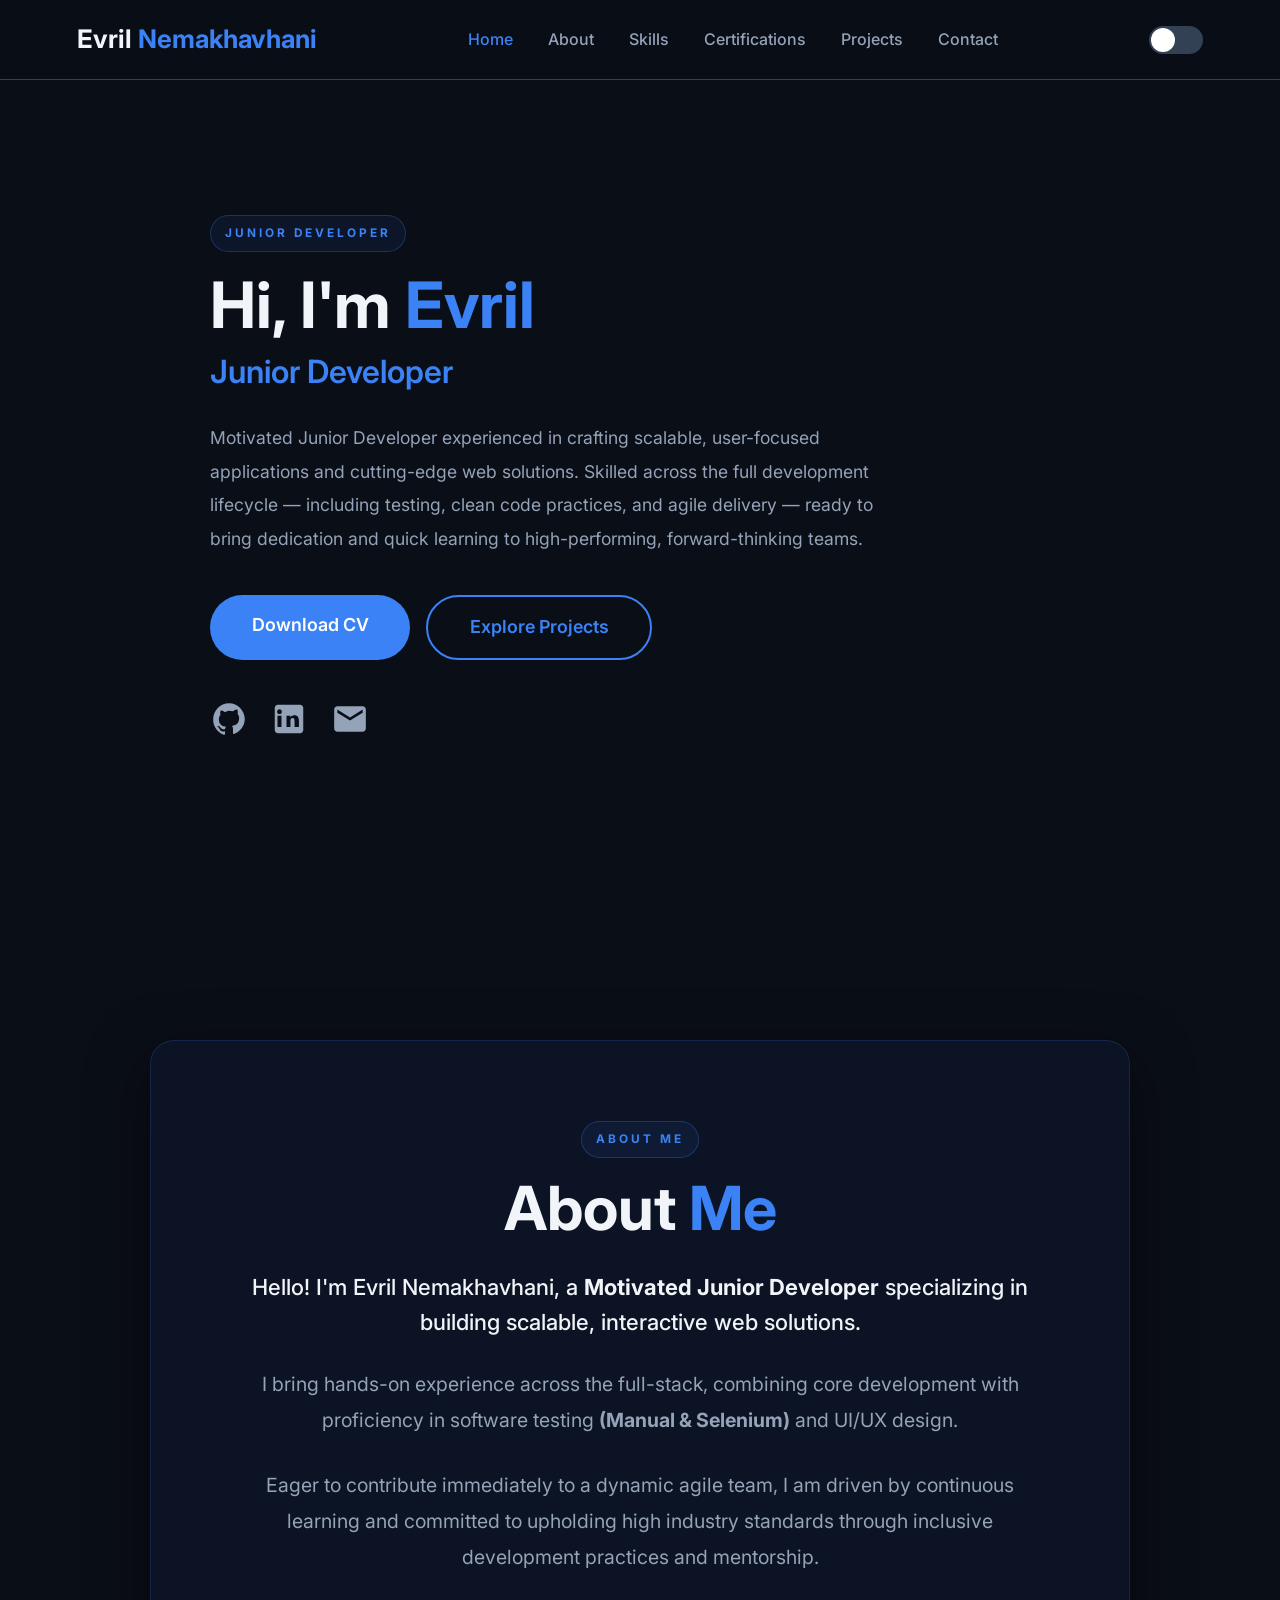
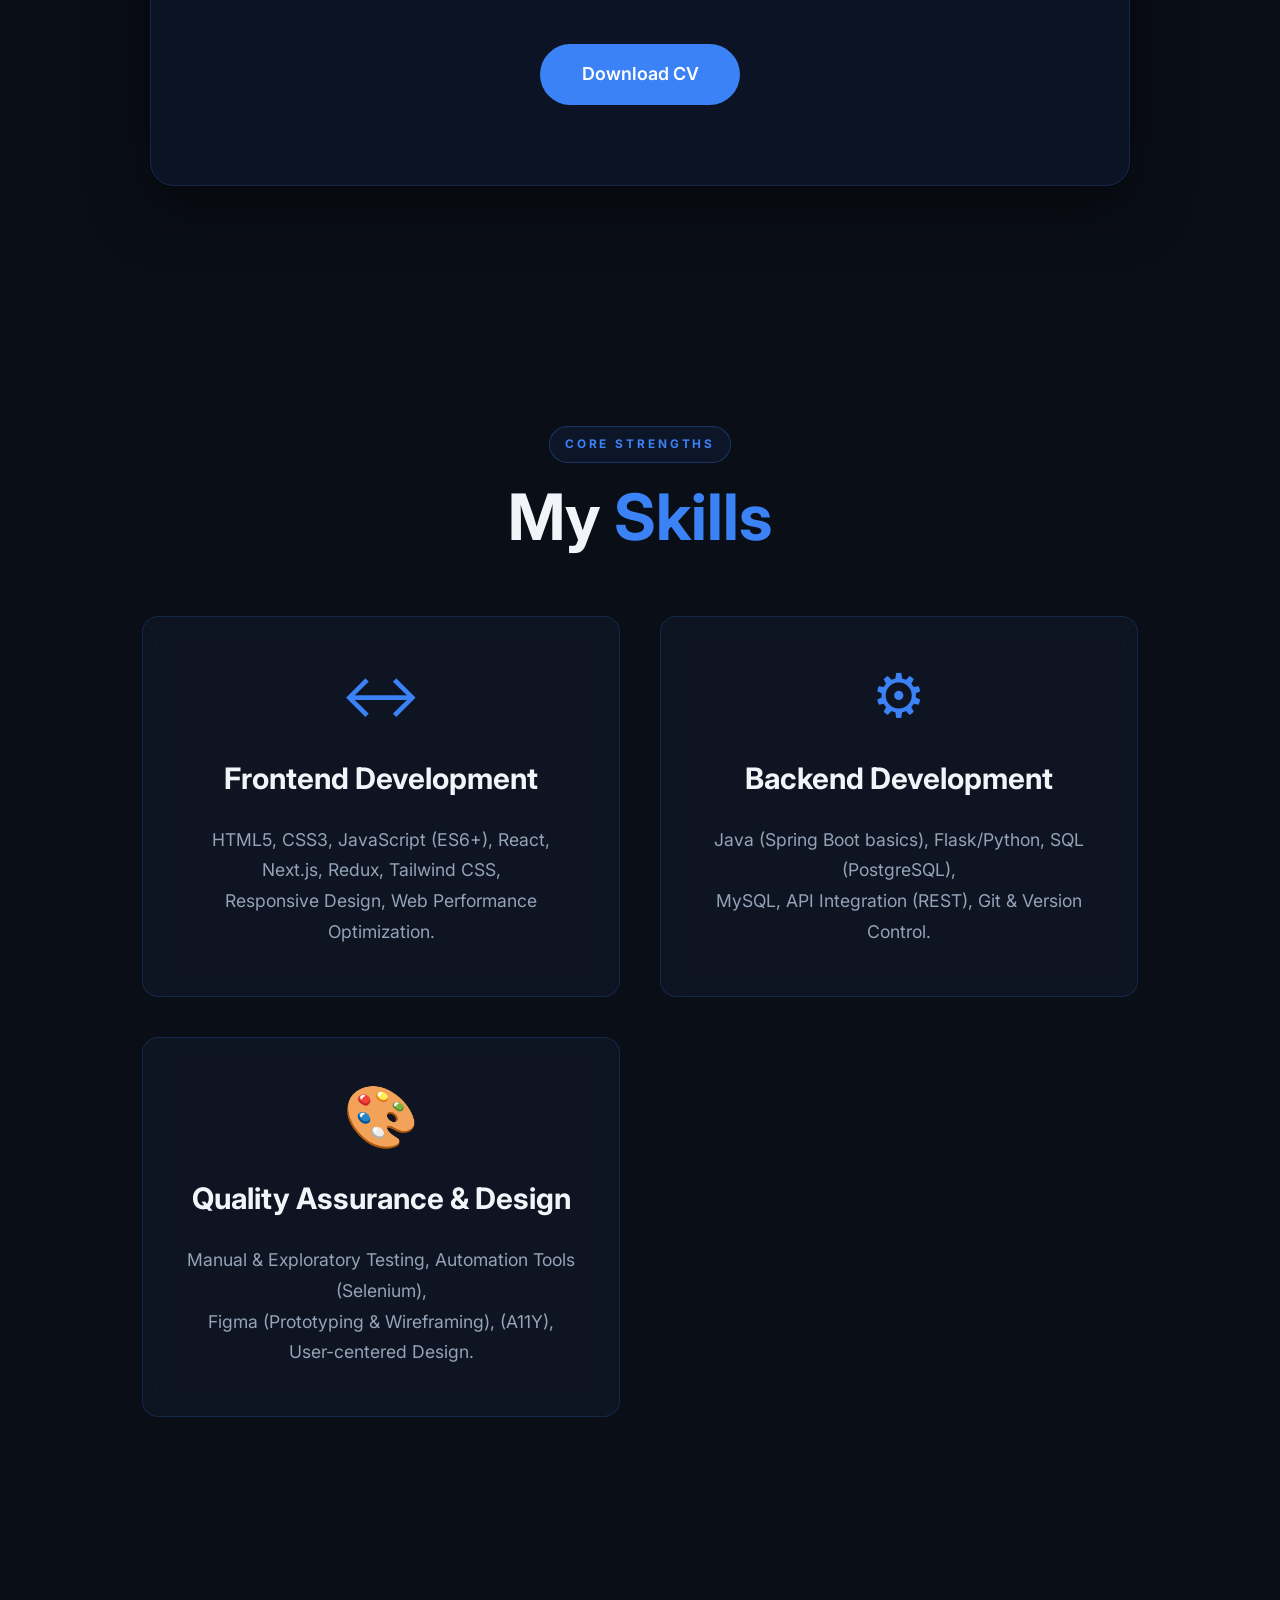
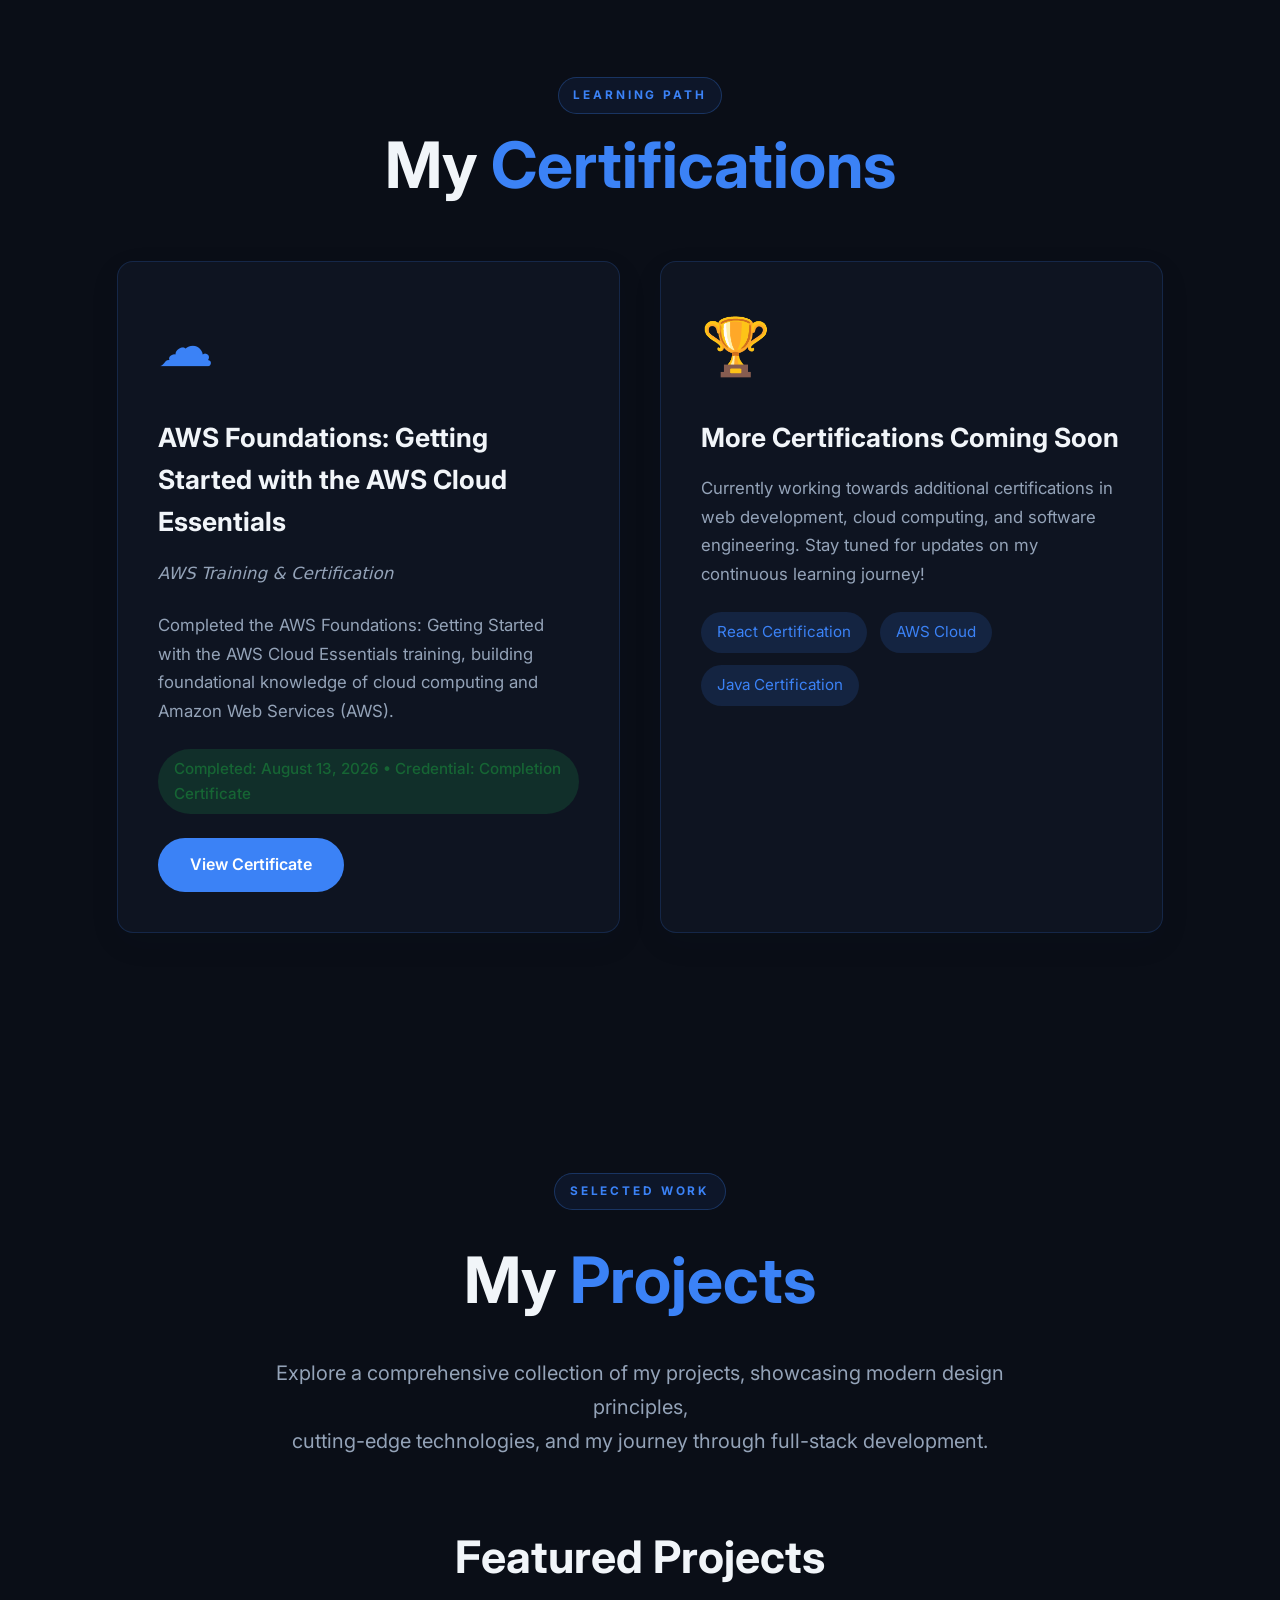
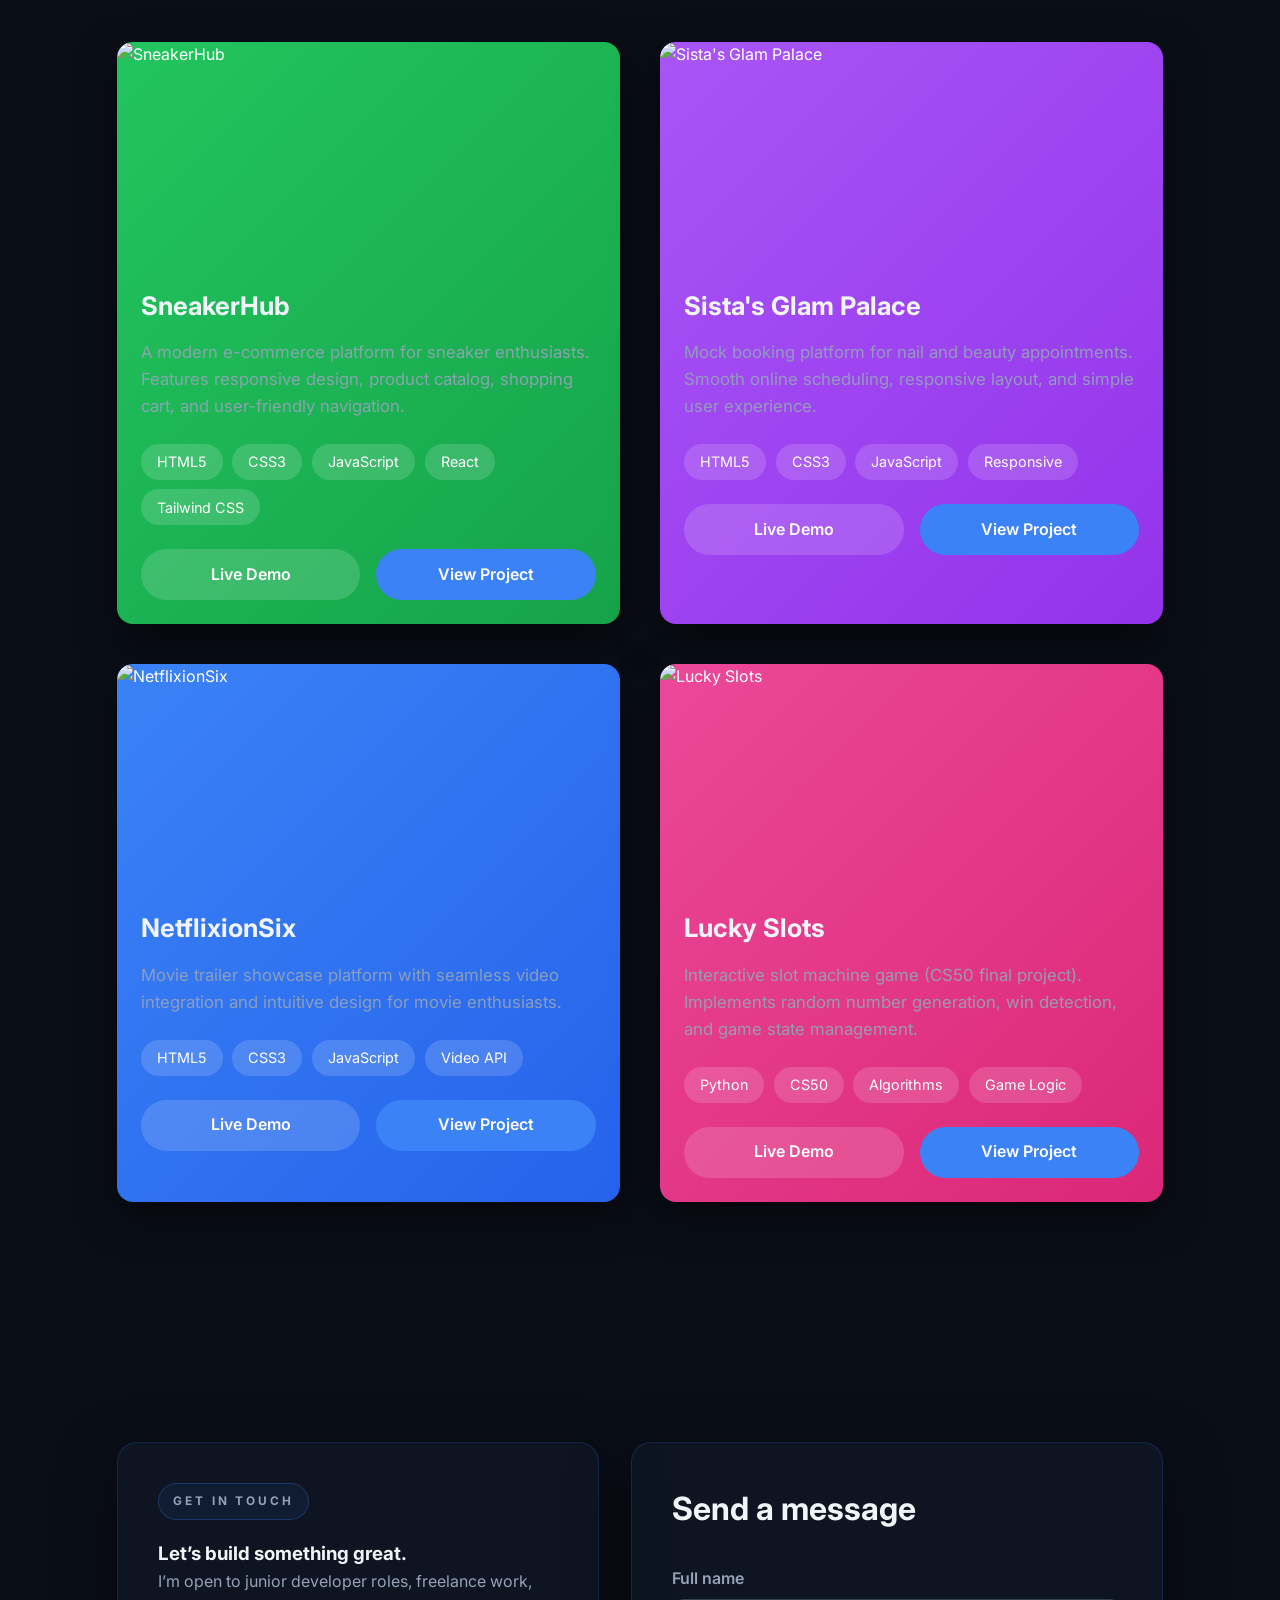
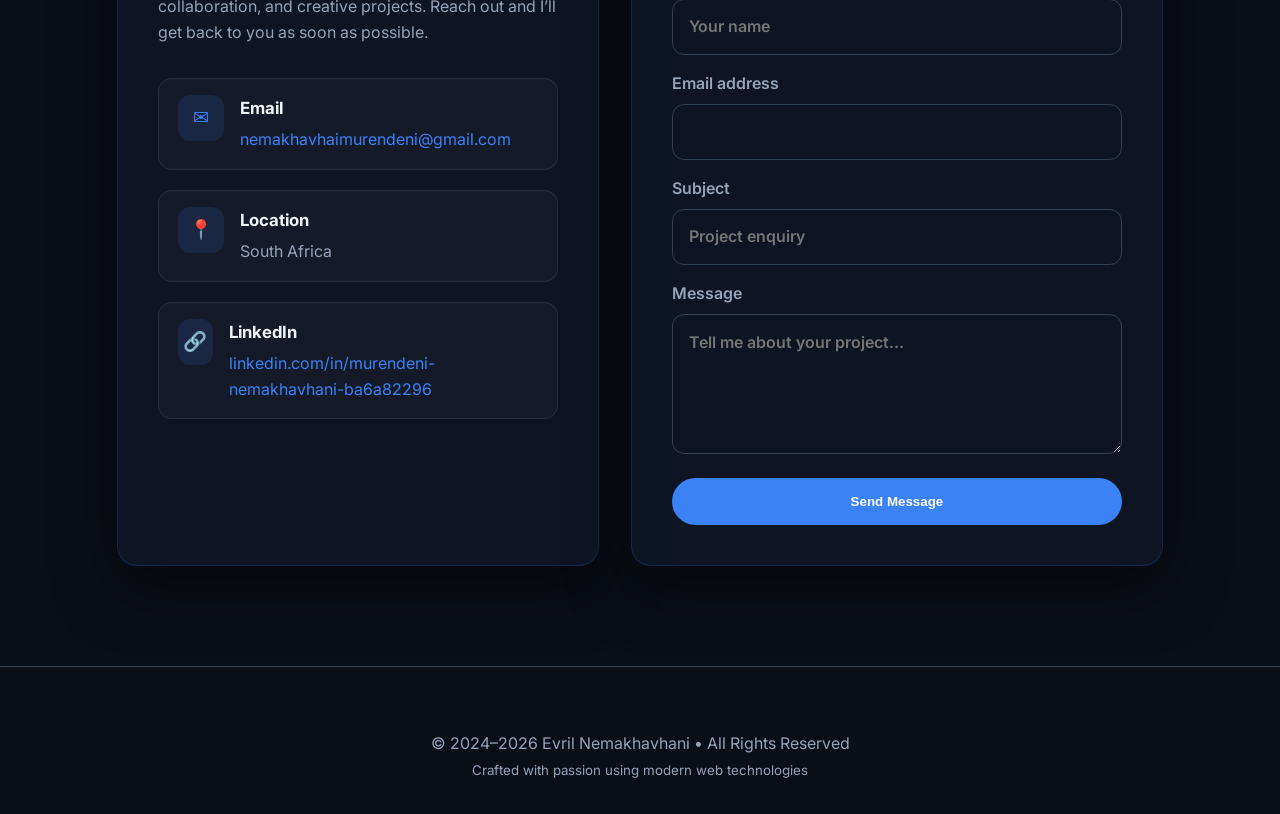
==== commit d593b695: "Fix LinkedIn icon and add smooth-scrolling anchors" ====
--- a/index.html
+++ b/index.html
@@ -72,8 +72,8 @@
           <a href="https://github.com/Evril01" target="_blank" title="GitHub">
             <svg viewBox="0 0 24 24" fill="currentColor"><path d="M12 2C6.48 2 2 6.59 2 12.25c0 4.53 2.87 8.37 6.84 9.73.5.09.68-.22.68-.48v-1.69c-2.78.61-3.37-1.34-3.37-1.34-.46-1.16-1.11-1.47-1.11-1.47-.91-.62.07-.61.07-.61 1 .07 1.53 1.03 1.53 1.03.89 1.52 2.34 1.08 2.91.83.09-.65.35-1.09.63-1.34-2.22-.25-4.56-1.11-4.56-4.94 0-1.09.39-1.98 1.03-2.68-.1-.25-.45-1.27.1-2.65 0 0 .84-.27 2.75 1.03A9.56 9.56 0 0112 6.8c.85.004 1.71.11 2.52.33 1.91-1.3 2.75-1.03 2.75-1.03.55 1.38.2 2.4.1 2.65.64.7 1.03 1.59 1.03 2.68 0 3.84-2.34 4.69-4.57 4.94.36.31.68.92.68 1.85v2.74c0 .26.18.57.69.48A10.02 10.02 0 0022 12.25C22 6.59 17.52 2 12 2z"/></svg>
           </a>
-          <a href="https://www.linkedin.com/in/murendeni-nemakhavhani-ba6a82296/" target="_blank" title="LinkedIn">
-            <svg viewBox="0 0 24 24" fill="currentColor"><path d="M19 3a2 2 0 012 2v14a2 2 0 01-2 2H5a2 2 0 01-2-2V5a2 2 0 012-2h14m-3 18v-5.3c0-1.328-.027-3.037-1.852-3.037-1.853 0-2.136 1.445-2.136 2.939v5.667H9.351V9h3.414v1.561h.046c.477-.9 1.637-1.85 3.37-1.85 3.601 0 4.267 2.37 4.267 5.455v6.286zM5.337 7.433c-1.144 0-2.063-.926-2.063-2.065 0-1.138.92-2.063 2.063-2.063 1.14 0 2.064.925 2.064 2.063 0 1.139-.925 2.065-2.064 2.065zm1.782 13.019H3.555V9h3.564v11.452z"/></svg>
+          <a href="https://www.linkedin.com/in/murendeni-nemakhavhani-ba6a82296/" target="_blank" rel="noopener noreferrer" title="LinkedIn">
+            <svg viewBox="0 0 24 24" fill="currentColor"><path d="M19 3h-14c-1.1 0-2 .9-2 2v14c0 1.1 .9 2 2 2h14c1.1 0 2-.9 2-2v-14c0-1.1-.9-2-2-2zm-11.75 14h-2.5v-7h2.5v7zm-1.25-8.1c-.84 0-1.5-.68-1.5-1.5s.66-1.5 1.5-1.5 1.5.68 1.5 1.5-.66 1.5-1.5 1.5zm12 8.1h-2.5v-3.6c0-.86-.03-1.97-1.2-1.97-1.2 0-1.38.94-1.38 1.91v3.66h-2.5v-7h2.4v.95h.03c.34-.64 1.17-1.31 2.4-1.31 2.56 0 3.03 1.69 3.03 3.89v3.47z"/></svg>
           </a>
           <a href="mailto:nemakhavhaimurendeni@gmail.com" title="Email">
             <svg viewBox="0 0 24 24" fill="currentColor"><path d="M20 4H4c-1.1 0-1.99.9-1.99 2L2 18c0 1.1.9 2 2 2h16c1.1 0 2-.9 2-2V6c0-1.1-.9-2-2-2zm0 4l-8 5-8-5V6l8 5 8-5v2z"/></svg>
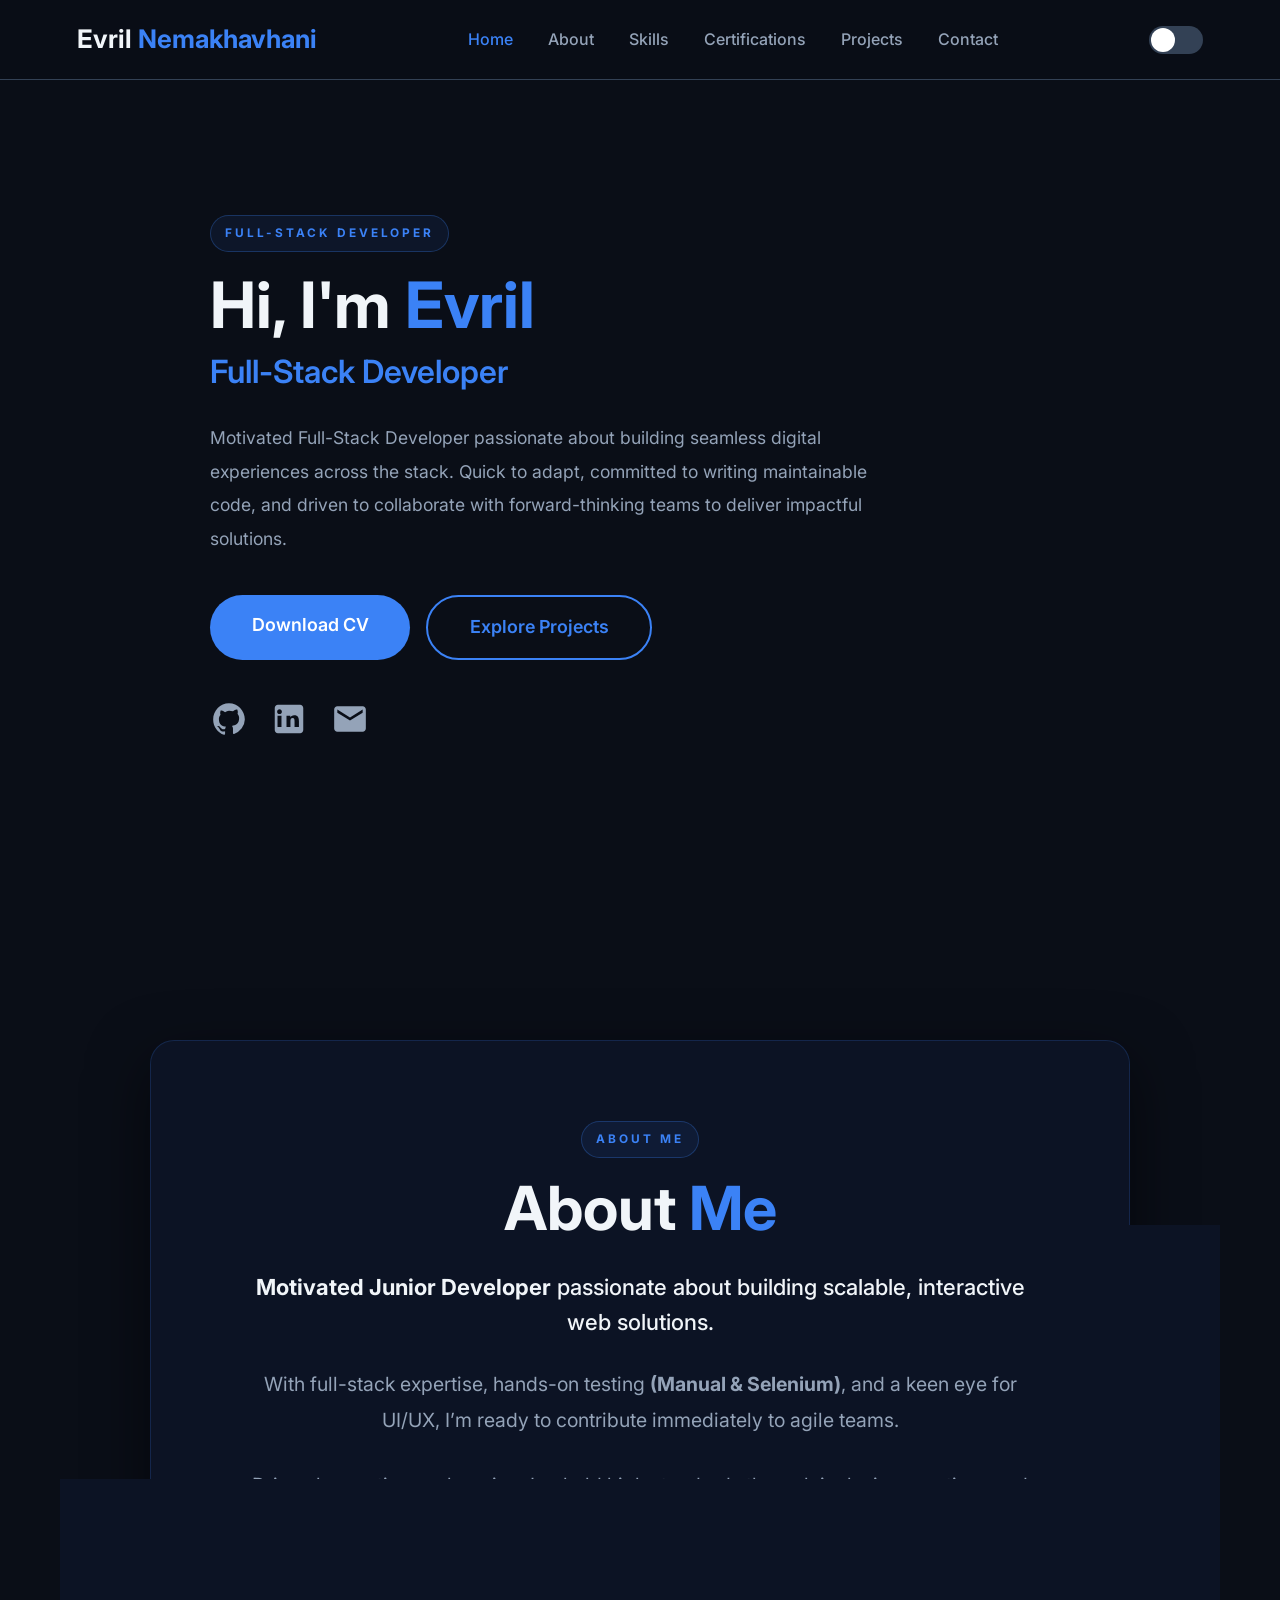
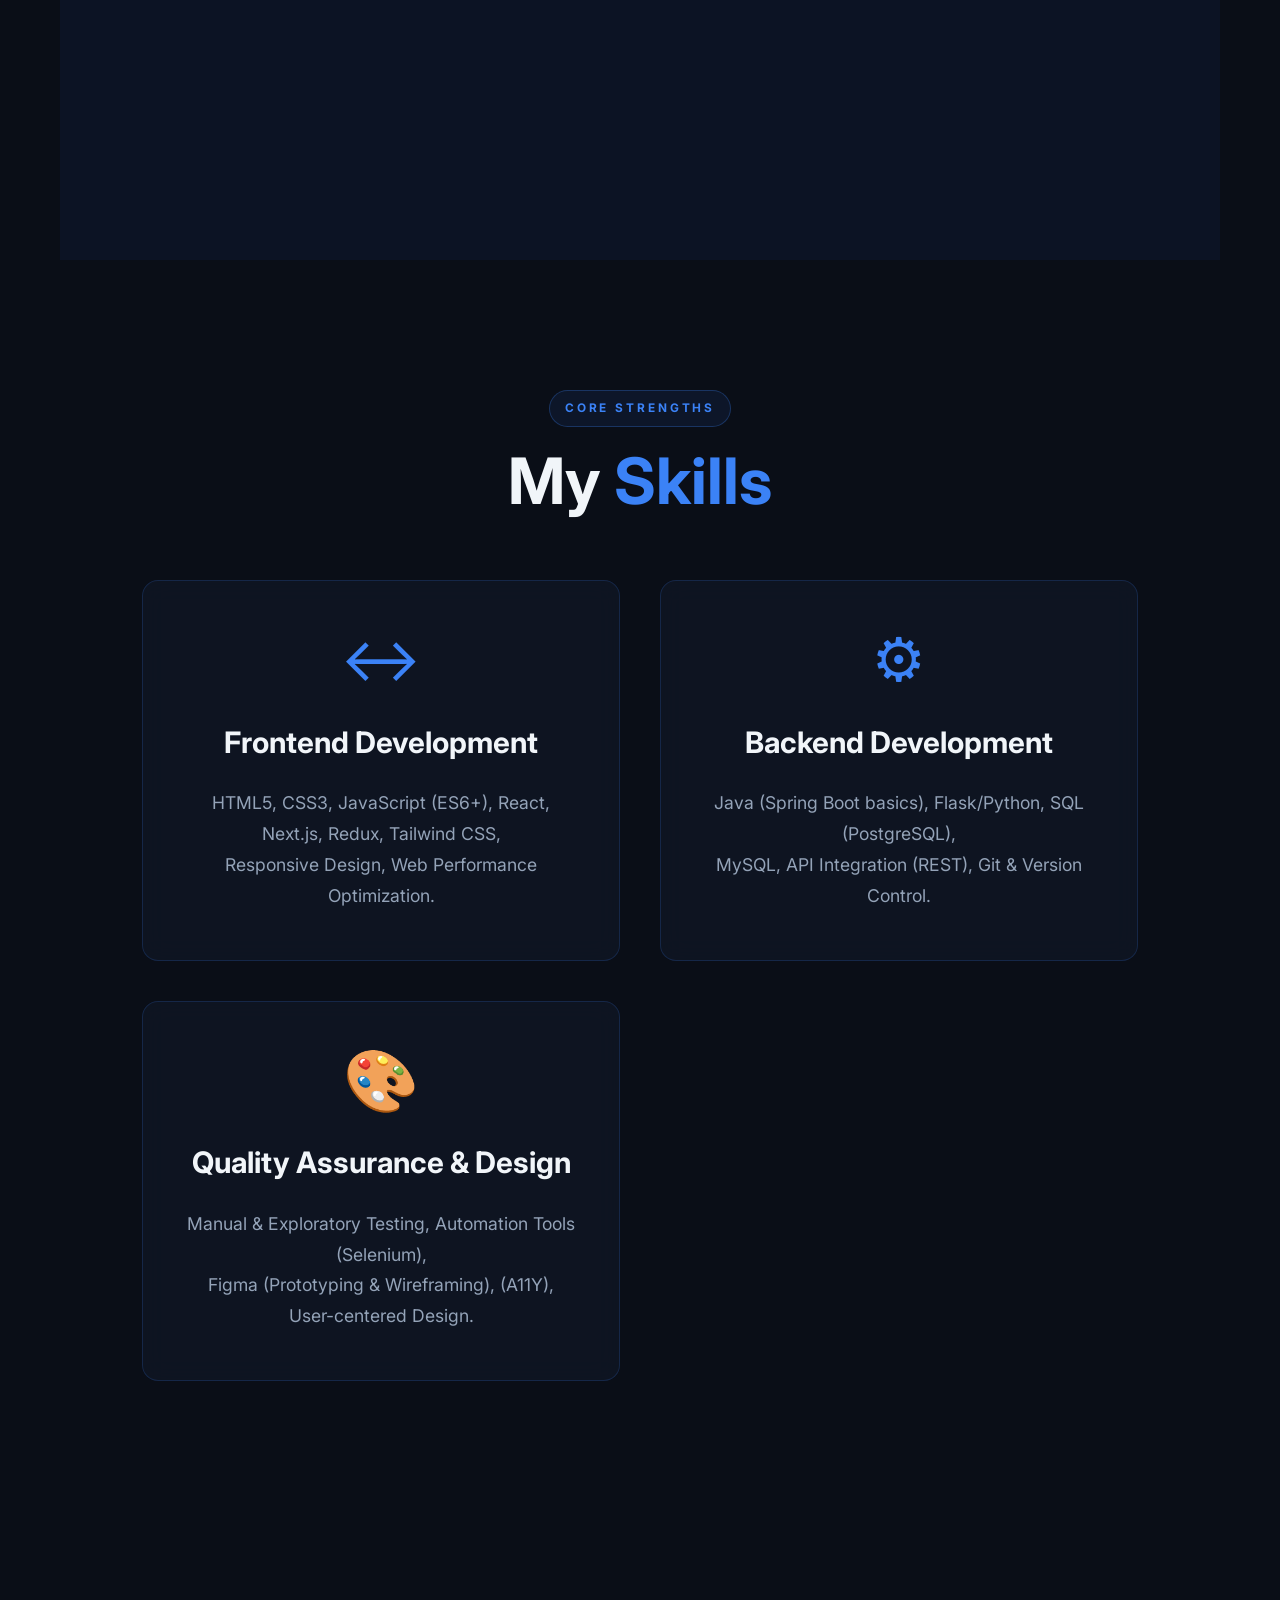
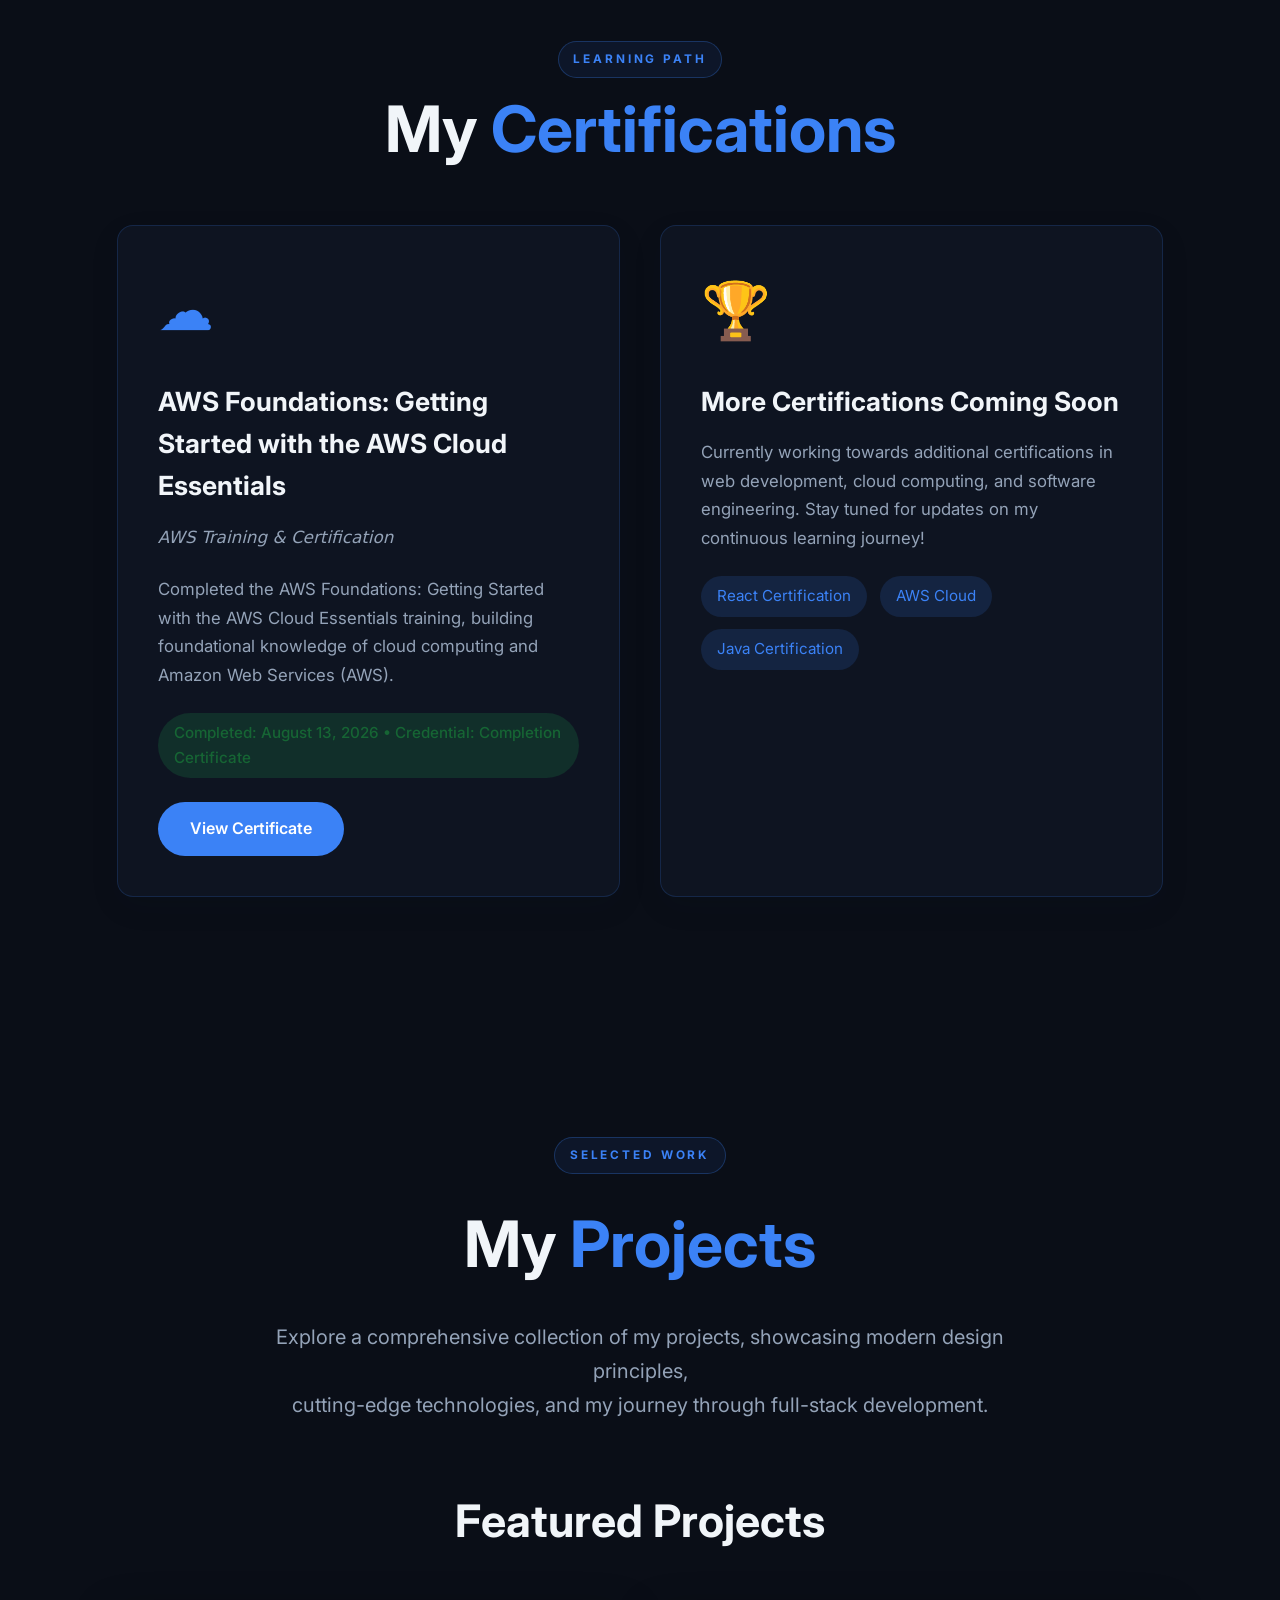
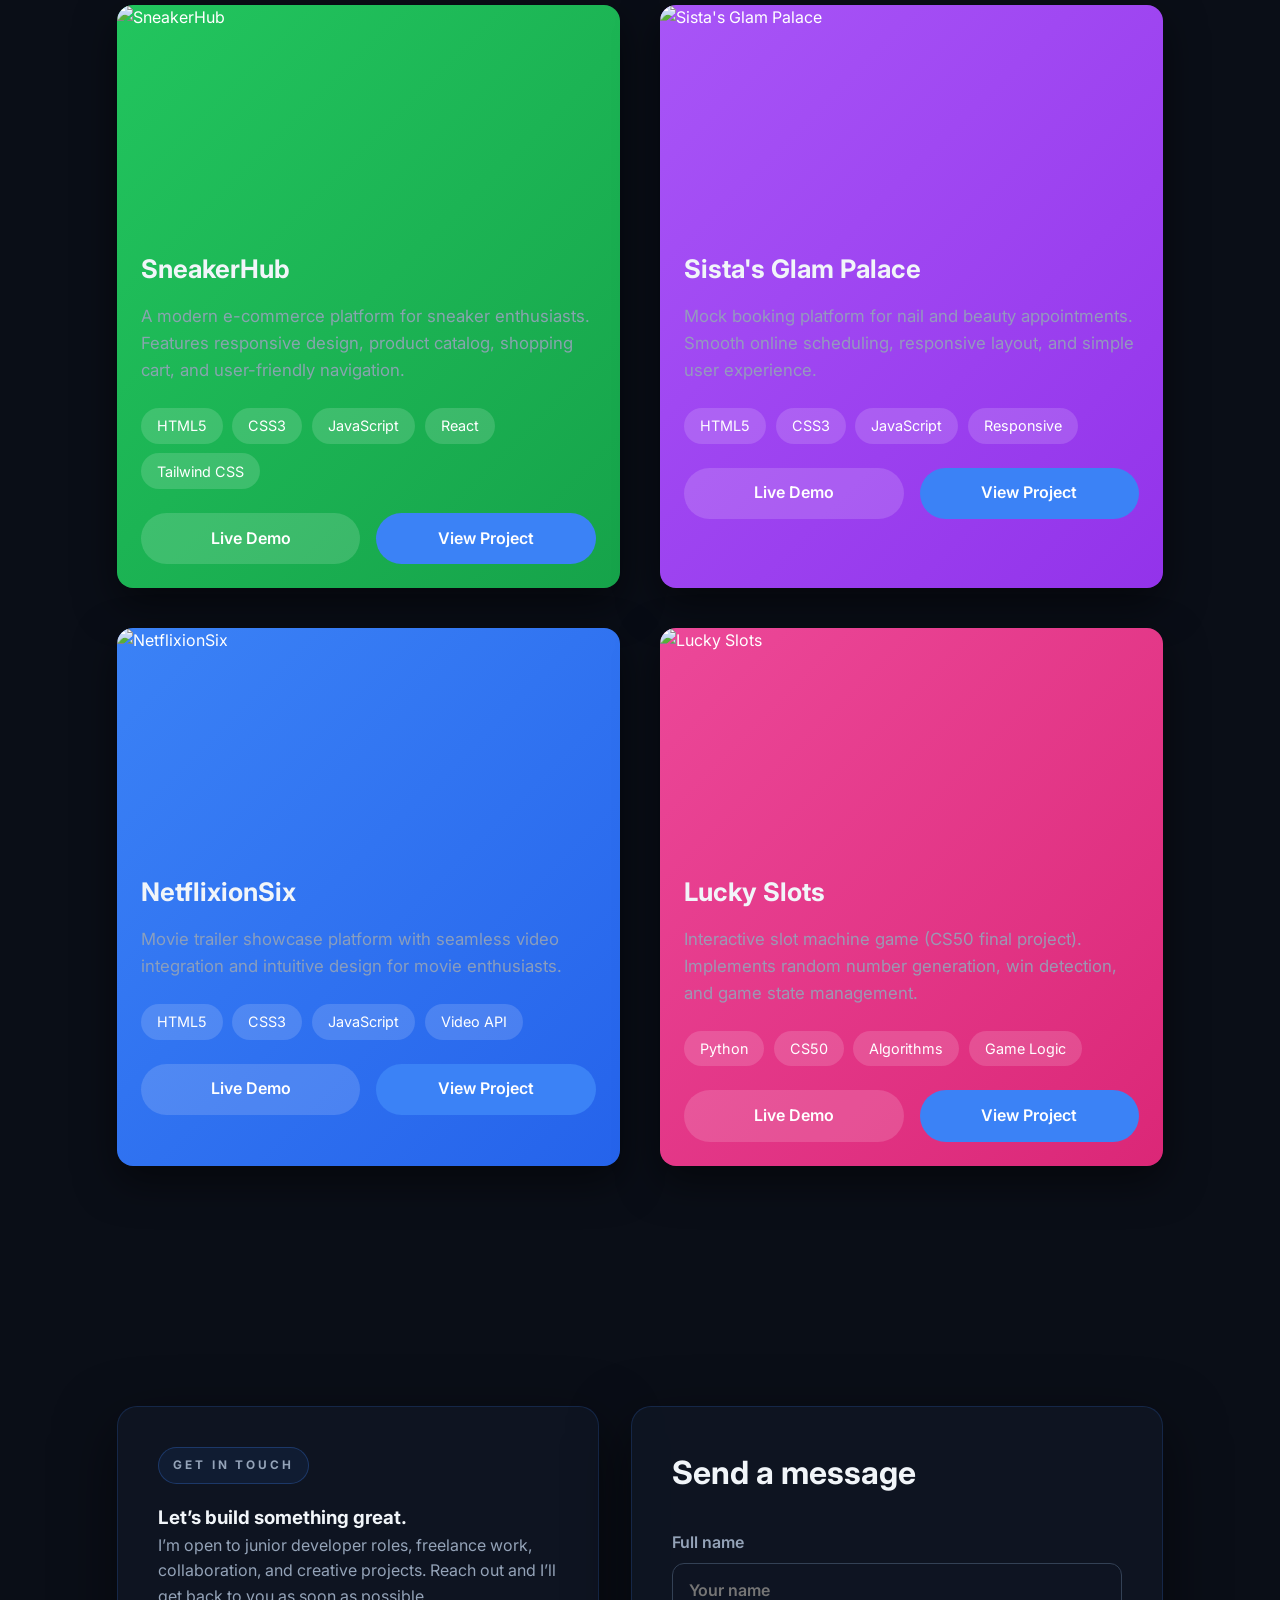
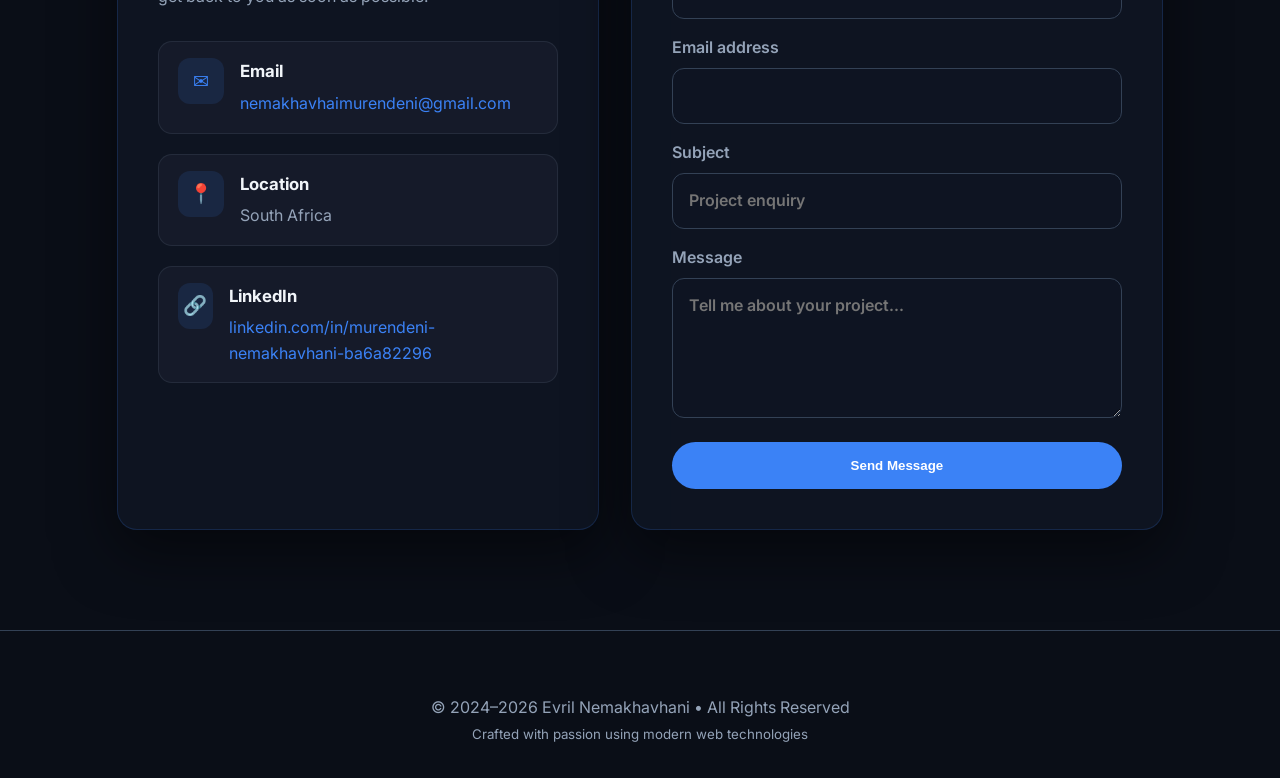
==== commit ed1181d7: "Update About section copy" ====
--- a/index.html
+++ b/index.html
@@ -52,15 +52,14 @@
   <main>
     <section id="home" class="hero">
       <div class="hero-copy">
-        <p class="eyebrow">Junior Developer</p>
-        <h1>Hi, I'm <span>Evril</span></h1>
-        <h2>Junior Developer</h2>
-
-        <p class="hero-description">
-          Motivated Junior Developer experienced in crafting scalable, user-focused applications
-          and cutting-edge web solutions. Skilled across the full development lifecycle —
-          including testing, clean code practices, and agile delivery — ready to bring dedication
-          and quick learning to high-performing, forward-thinking teams.
+        <p class="eyebrow">Full-Stack Developer</p>
+        <h1 class="animated-title">Hi, I'm <span>Evril</span></h1>
+        <h2 class="animated-subtitle">Full-Stack Developer</h2>
+
+        <p class="hero-description animated-text">
+          Motivated Full-Stack Developer passionate about building seamless digital experiences across the stack.
+          Quick to adapt, committed to writing maintainable code, and driven to collaborate with forward-thinking teams
+          to deliver impactful solutions.
         </p>
 
         <div class="hero-buttons">
@@ -89,18 +88,16 @@
         <h1>About <span>Me</span></h1>
 
         <p class="about-lead">
-          Hello! I'm Evril Nemakhavhani, a <strong>Motivated Junior Developer</strong> specializing in
-          building scalable, interactive web solutions.
+          <strong>Motivated Junior Developer</strong> passionate about building scalable, interactive web solutions.
         </p>
 
         <p class="about-text">
-          I bring hands-on experience across the full-stack, combining core development with proficiency in
-          software testing <strong>(Manual & Selenium)</strong> and UI/UX design.
+          With full-stack expertise, hands-on testing <strong>(Manual & Selenium)</strong>, and a keen eye for UI/UX,
+          I’m ready to contribute immediately to agile teams.
         </p>
 
         <p class="about-text">
-          Eager to contribute immediately to a dynamic agile team, I am driven by continuous learning and
-          committed to upholding high industry standards through inclusive development practices and mentorship.
+          Driven by continuous learning, I uphold high standards through inclusive practices and mentorship.
         </p>
 
         <a href="./cv/CV%20(1).pdf" class="btn-cv" download>Download CV</a>
--- a/styles.css
+++ b/styles.css
@@ -236,6 +236,29 @@
   color: var(--accent);
   margin-bottom: 1.5rem;
   font-weight: 600;
+}
+
+.animated-title,
+.animated-subtitle,
+.animated-text {
+  opacity: 0;
+  transform: translateY(22px);
+  animation: fadeUp 0.9s ease forwards;
+}
+
+.animated-title { animation-delay: 0.15s; }
+.animated-subtitle { animation-delay: 0.35s; }
+.animated-text { animation-delay: 0.55s; }
+
+@keyframes fadeUp {
+  0% {
+    opacity: 0;
+    transform: translateY(22px);
+  }
+  100% {
+    opacity: 1;
+    transform: translateY(0);
+  }
 }
 
 .hero-description {
@@ -1313,4 +1336,55 @@
     flex-direction: column;
     gap: 1rem;
   }
-}+}
+
+/* Mobile – tighter layouts for small screens */
+@media (max-width: 480px) {
+  /* Hero */
+  .hero {
+    padding: 88px 4% 56px;
+  }
+
+  .hero-copy h1 { font-size: 2.4rem; }
+  .hero-copy h2 { font-size: 1.45rem; }
+  .hero-description { font-size: 1rem; }
+  .hero-img { width: 140px; height: 140px; }
+  .hero-buttons .btn { width: 100%; padding: 0.9rem 1rem; font-size: 1rem; }
+
+  /* About card */
+  .about-card { padding: 1.8rem; border-radius: 14px; }
+  .about-card h1 { font-size: 2.2rem; }
+  .about-lead { font-size: 1.05rem; }
+  .about-text { font-size: 1rem; }
+  .profile-wrapper { width: 140px; height: 140px; }
+
+  /* Skills */
+  .skills-grid { gap: 1rem; }
+  .skill-card { padding: 1.4rem; border-radius: 12px; }
+  .skill-icon { font-size: 2.4rem; }
+  .skill-card h3 { font-size: 1.35rem; }
+  .skill-card p { font-size: 1rem; }
+
+  /* Certifications */
+  .cert-grid { gap: 1rem; }
+  .cert-card { padding: 1rem; border-radius: 12px; }
+  .cert-icon { font-size: 2.2rem; }
+  .cert-card h3 { font-size: 1.25rem; }
+
+  /* Projects */
+  .project-grid { gap: 1rem; }
+  .project-card { border-radius: 12px; }
+  .project-preview { height: 160px; }
+  .project-card h3 { font-size: 1.25rem; padding: 1rem; }
+  .project-card p { font-size: 0.98rem; padding: 0 1rem 1rem; }
+  .project-actions { padding: 0 1rem 1rem; flex-direction: column; }
+  .btn-project { padding: 0.7rem; border-radius: 12px; width: 100%; }
+
+  /* Contact */
+  .contact-card, .contact-form { padding: 1rem; border-radius: 12px; }
+  .contact-icon { width: 40px; height: 40px; font-size: 1rem; }
+  .contact-item { padding: 0.6rem; gap: 0.8rem; }
+
+  /* Make buttons easier to tap */
+  .btn, .btn-project, .btn-cert, .contact-button { padding: 0.9rem 1rem; font-size: 1rem; }
+}
